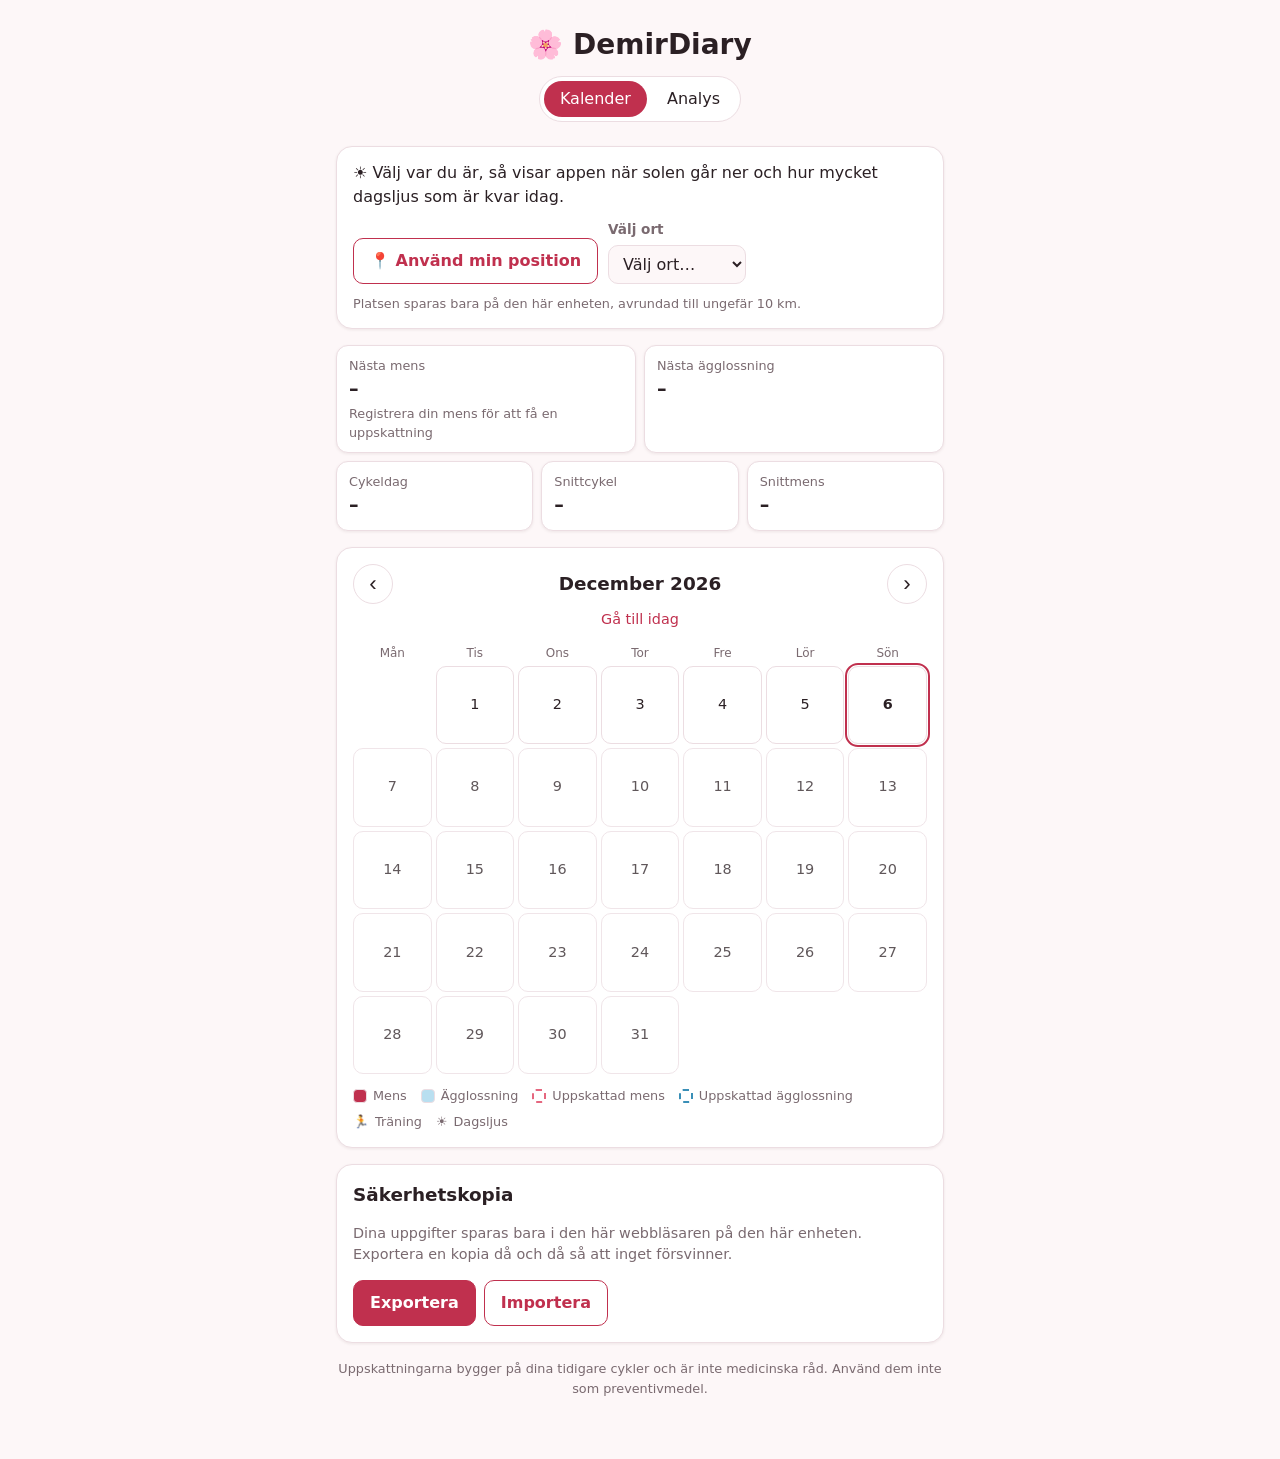
==== index.html @ 9aba346d "Move the soft streaks from the calendar page to the analysis page The streak code moves out of today" ====
<!doctype html>
<html lang="sv">
<head>
  <meta charset="utf-8">
  <meta name="viewport" content="width=device-width, initial-scale=1">
  <meta name="theme-color" content="#c0304e">
  <title>DemirDiary</title>
  <meta name="description" content="Personlig dagbok för menscykel, ägglossning och mående.">
  <link rel="manifest" href="manifest.webmanifest">
  <link rel="icon" href="icons/icon.svg" type="image/svg+xml">
  <link rel="apple-touch-icon" href="icons/apple-touch-icon.png">
  <meta name="apple-mobile-web-app-capable" content="yes">
  <meta name="mobile-web-app-capable" content="yes">
  <meta name="apple-mobile-web-app-title" content="DemirDiary">
  <meta name="apple-mobile-web-app-status-bar-style" content="default">
  <link rel="stylesheet" href="style.css?v=13">
</head>
<body>
  <header class="app-header">
    <h1>🌸 DemirDiary</h1>
    <nav class="app-nav" aria-label="Sidor">
      <a href="./" aria-current="page">Kalender</a>
      <a href="analys.html">Analys</a>
    </nav>
  </header>

  <main>
    <section class="today-panel" aria-label="Idag">
      <div class="sun-card" id="sun-card" hidden>
        <div class="sun-top">
          <span class="sun-icon" id="sun-icon" aria-hidden="true">☀️</span>
          <div>
            <p class="sun-main" id="sun-main"></p>
            <p class="sun-sub" id="sun-sub"></p>
          </div>
        </div>
        <div class="sun-bar" id="sun-bar" role="img">
          <div class="sun-bar-track"><span class="sun-bar-fill" id="sun-bar-fill"></span></div>
          <div class="sun-bar-labels"><span id="sun-bar-start"></span><span id="sun-bar-end"></span></div>
        </div>
        <p class="sun-logged" id="sun-logged" hidden></p>
        <p class="sun-place"><span id="sun-place"></span> <button type="button" class="link-btn inline" id="sun-change">Byt plats</button></p>
      </div>

      <div class="sun-setup" id="sun-setup" hidden>
        <p class="sun-setup-intro" id="sun-setup-intro">☀️ Välj var du är, så visar appen när solen går ner och hur mycket dagsljus som är kvar idag.</p>
        <div class="sun-setup-row">
          <button type="button" class="btn btn-secondary" id="sun-geo">📍 Använd min position</button>
          <label class="field">
            <span>Välj ort</span>
            <select id="sun-city"><option value="">Välj ort…</option></select>
          </label>
        </div>
        <p class="field-hint">Platsen sparas bara på den här enheten, avrundad till ungefär 10 km.</p>
      </div>

    </section>

    <section class="stats" aria-label="Översikt över cykeln">
      <div class="stat stat-wide">
        <span class="stat-label">Nästa mens</span>
        <span class="stat-value" id="stat-next">–</span>
        <span class="stat-sub" id="stat-next-sub"></span>
      </div>
      <div class="stat stat-wide">
        <span class="stat-label">Nästa ägglossning</span>
        <span class="stat-value" id="stat-ovulation">–</span>
        <span class="stat-sub" id="stat-ovulation-sub"></span>
      </div>
      <div class="stat">
        <span class="stat-label">Cykeldag</span>
        <span class="stat-value" id="stat-cycle-day">–</span>
      </div>
      <div class="stat">
        <span class="stat-label">Snittcykel</span>
        <span class="stat-value" id="stat-avg-cycle">–</span>
      </div>
      <div class="stat">
        <span class="stat-label">Snittmens</span>
        <span class="stat-value" id="stat-avg-period">–</span>
      </div>
    </section>

    <section class="calendar" aria-label="Kalender">
      <div class="calendar-nav">
        <button type="button" class="icon-btn" id="prev-month" aria-label="Föregående månad">‹</button>
        <h2 id="month-title"></h2>
        <button type="button" class="icon-btn" id="next-month" aria-label="Nästa månad">›</button>
      </div>
      <button type="button" class="link-btn" id="go-today">Gå till idag</button>

      <div class="weekdays" aria-hidden="true">
        <span>Mån</span><span>Tis</span><span>Ons</span><span>Tor</span><span>Fre</span><span>Lör</span><span>Sön</span>
      </div>
      <div class="days" id="days"></div>

      <ul class="legend">
        <li><span class="swatch mark-period"></span>Mens</li>
        <li><span class="swatch mark-ovulation"></span>Ägglossning</li>
        <li><span class="swatch predicted"></span>Uppskattad mens</li>
        <li><span class="swatch predicted-ovulation"></span>Uppskattad ägglossning</li>
        <li><span aria-hidden="true">🏃</span>Träning</li>
        <li><span aria-hidden="true">☀️</span>Dagsljus</li>
      </ul>
    </section>

    <section class="backup">
      <h2>Säkerhetskopia</h2>
      <p>Dina uppgifter sparas bara i den här webbläsaren på den här enheten. Exportera en kopia då och då så att inget försvinner.</p>
      <div class="backup-actions">
        <button type="button" class="btn" id="export-btn">Exportera</button>
        <label class="btn btn-secondary" for="import-file">Importera</label>
        <input type="file" id="import-file" accept="application/json,.json" hidden>
      </div>
    </section>

    <p class="disclaimer">Uppskattningarna bygger på dina tidigare cykler och är inte medicinska råd. Använd dem inte som preventivmedel.</p>
  </main>

  <dialog id="day-dialog" aria-labelledby="dialog-title">
    <form id="day-form" method="dialog">
      <h2 id="dialog-title"></h2>

      <fieldset>
        <legend>Markera dagen</legend>
        <div class="segmented" id="mark-options"></div>
      </fieldset>

      <fieldset>
        <legend>Sömn</legend>
        <p class="field-hint">Natten mot den här dagen</p>
        <div class="field-row">
          <label class="field">
            <span>Timmar</span>
            <input type="number" id="sleep" min="0" max="24" step="0.5" inputmode="decimal">
          </label>
          <label class="field">
            <span>Antal uppvaknanden</span>
            <input type="number" id="wakeups" min="0" max="50" step="1" inputmode="numeric">
          </label>
        </div>
      </fieldset>

      <fieldset>
        <legend>Aktiviteter</legend>
        <div class="field-row">
          <label class="field">
            <span>🏃 Träning (minuter)</span>
            <input type="number" id="exercise" min="0" max="1440" step="1" inputmode="numeric">
          </label>
          <label class="field">
            <span>☀️ Dagsljus (minuter)</span>
            <input type="number" id="daylight" min="0" max="1440" step="1" inputmode="numeric">
          </label>
        </div>
      </fieldset>

      <label class="field">
        <span>Anteckning</span>
        <textarea id="note" rows="3" maxlength="2000"></textarea>
      </label>

      <div class="dialog-actions">
        <button type="button" class="btn btn-danger" id="clear-day">Rensa dagen</button>
        <span class="spacer"></span>
        <button type="button" class="btn btn-secondary" id="cancel-day">Avbryt</button>
        <button type="submit" class="btn" id="save-day">Spara</button>
      </div>
    </form>
  </dialog>

  <div class="toast" id="toast" role="status" aria-live="polite"></div>

  <script src="common.js?v=13"></script>
  <script src="app.js?v=13"></script>
  <script src="sun.js?v=13"></script>
  <script src="today.js?v=13"></script>
</body>
</html>
---- style.css ----
:root {
  --bg: #fdf7f8;
  --surface: #ffffff;
  --text: #2b2024;
  --muted: #7a6a70;
  --border: #ecdde2;
  --accent: #c0304e;
  --accent-text: #ffffff;
  --danger: #b3261e;
  --period: #c0304e;
  --period-text: #ffffff;
  --ovulation: #b9dff0;
  --ovulation-text: #12384a;
  --predicted-ovulation: #3a8fb7;
  --predicted: #e5677f;
  --shadow: 0 1px 3px rgba(60, 20, 30, 0.08);
  /* Grafer */
  --act-exercise: #eb6834;
  --act-daylight: #1baf7a;
  --series-sleep: #2a78d6;
  --bar-neutral: #c9bcc1;
  --grid: #efe6e9;
  --axis: #d6c8cd;
  --band-period: rgba(192, 48, 78, 0.12);
  --band-ovulation: rgba(58, 143, 183, 0.16);
  color-scheme: light;
}

@media (prefers-color-scheme: dark) {
  :root {
    --bg: #1a1416;
    --surface: #251d20;
    --text: #f3e9ec;
    --muted: #b3a1a7;
    --border: #3a2e33;
    --accent: #f07a93;
    --accent-text: #1a1416;
    --danger: #f2827a;
    --period: #d9475f;
    --period-text: #ffffff;
    --ovulation: #2b5f78;
    --ovulation-text: #e6f6fd;
    --predicted-ovulation: #7cc4e4;
    --predicted: #f07a93;
    --shadow: none;
    --act-exercise: #d95926;
    --act-daylight: #199e70;
    --series-sleep: #3987e5;
    --bar-neutral: #5a4c52;
    --grid: #33292d;
    --axis: #4a3c42;
    --band-period: rgba(217, 71, 95, 0.22);
    --band-ovulation: rgba(124, 196, 228, 0.16);
    color-scheme: dark;
  }
}

* { box-sizing: border-box; }

body {
  margin: 0;
  background: var(--bg);
  color: var(--text);
  font-family: system-ui, -apple-system, "Segoe UI", Roboto, sans-serif;
  line-height: 1.5;
}

main {
  max-width: 640px;
  margin: 0 auto;
  padding: 0 16px 48px;
}

.app-header {
  text-align: center;
  padding: 24px 16px 8px;
}
.app-header h1 { margin: 0; font-size: 1.75rem; }
.subtitle { margin: 0; color: var(--muted); }

h2 { font-size: 1.15rem; margin: 0; }

/* Översikt */
.stats {
  display: grid;
  grid-template-columns: repeat(6, 1fr);
  gap: 8px;
  margin: 16px 0;
}
@media (min-width: 560px) {
}
.stat {
  background: var(--surface);
  border: 1px solid var(--border);
  border-radius: 12px;
  padding: 10px 12px;
  display: flex;
  flex-direction: column;
  box-shadow: var(--shadow);
}
.stat { grid-column: span 2; }
.stat.stat-wide { grid-column: span 3; }
.stat-label { font-size: 0.8rem; color: var(--muted); }
.stat-value { font-size: 1.2rem; font-weight: 600; }
.stat-sub { font-size: 0.8rem; color: var(--muted); }

/* Kalender */
.calendar, .backup {
  background: var(--surface);
  border: 1px solid var(--border);
  border-radius: 16px;
  padding: 16px;
  box-shadow: var(--shadow);
  margin-bottom: 16px;
}
.calendar-nav {
  display: flex;
  align-items: center;
  justify-content: space-between;
}
.calendar-nav h2::first-letter { text-transform: uppercase; }
.icon-btn {
  width: 40px; height: 40px;
  border-radius: 50%;
  border: 1px solid var(--border);
  background: transparent;
  color: var(--text);
  font-size: 1.4rem;
  cursor: pointer;
}
.icon-btn:hover { background: var(--bg); }
.link-btn {
  display: block;
  margin: 4px auto 8px;
  background: none;
  border: none;
  color: var(--accent);
  cursor: pointer;
  font: inherit;
  font-size: 0.9rem;
}

.weekdays, .days {
  display: grid;
  grid-template-columns: repeat(7, 1fr);
  gap: 4px;
}
.weekdays span {
  text-align: center;
  font-size: 0.75rem;
  color: var(--muted);
  padding: 4px 0;
}

.day {
  position: relative;
  aspect-ratio: 1;
  min-width: 0;
  border: 1px solid var(--border);
  border-radius: 10px;
  background: var(--surface);
  color: var(--text);
  font: inherit;
  cursor: pointer;
  display: flex;
  flex-direction: column;
  align-items: center;
  justify-content: center;
  padding: 2px;
  gap: 0;
}
.day:hover { border-color: var(--accent); }
.day.empty { visibility: hidden; }
.day .num { font-size: 0.9rem; font-weight: 500; line-height: 1.1; }
.day .acts { font-size: 0.75rem; line-height: 1; letter-spacing: -1px; margin-top: 2px; }
.day .dot {
  position: absolute;
  top: 4px; right: 4px;
  width: 6px; height: 6px;
  border-radius: 50%;
  background: var(--muted);
}
.day.future { opacity: 0.75; }
.day.today { outline: 2px solid var(--accent); outline-offset: 1px; }
.day.today .num { font-weight: 800; }

.mark-period { background: var(--period); color: var(--period-text); }
.mark-ovulation { background: var(--ovulation); color: var(--ovulation-text); }
.day.mark-period .dot { background: var(--period-text); }
.day.mark-ovulation .dot { background: var(--ovulation-text); }
.predicted { border: 2px dashed var(--predicted); }
.predicted-ovulation { border: 2px dashed var(--predicted-ovulation); }

.legend {
  list-style: none;
  padding: 0;
  margin: 12px 0 0;
  display: flex;
  flex-wrap: wrap;
  gap: 6px 14px;
  font-size: 0.8rem;
  color: var(--muted);
}
.legend li { display: flex; align-items: center; gap: 6px; }
.swatch {
  width: 14px; height: 14px;
  border-radius: 4px;
  border: 1px solid var(--border);
}
.swatch.predicted { border: 2px dashed var(--predicted); }
.swatch.predicted-ovulation { border: 2px dashed var(--predicted-ovulation); }

/* Knappar */
.btn {
  display: inline-flex;
  align-items: center;
  justify-content: center;
  padding: 10px 16px;
  border-radius: 10px;
  border: 1px solid var(--accent);
  background: var(--accent);
  color: var(--accent-text);
  font: inherit;
  font-weight: 600;
  cursor: pointer;
}
.btn-secondary { background: transparent; color: var(--accent); }
.btn-danger { background: transparent; color: var(--danger); border-color: transparent; padding-left: 4px; padding-right: 4px; }

.backup p { color: var(--muted); font-size: 0.9rem; }
.backup-actions { display: flex; gap: 8px; flex-wrap: wrap; }

.disclaimer { font-size: 0.8rem; color: var(--muted); text-align: center; }

/* Dialog */
dialog {
  width: min(480px, calc(100vw - 32px));
  max-height: calc(100vh - 32px);
  border: none;
  border-radius: 16px;
  padding: 0;
  background: var(--surface);
  color: var(--text);
}
dialog::backdrop { background: rgba(20, 8, 12, 0.5); }
dialog form { padding: 20px; display: flex; flex-direction: column; gap: 14px; }
dialog h2::first-letter { text-transform: uppercase; }

fieldset { border: none; padding: 0; margin: 0; }
legend, .field > span {
  font-size: 0.85rem;
  font-weight: 600;
  color: var(--muted);
  margin-bottom: 6px;
  display: block;
  padding: 0;
}

.segmented { display: flex; gap: 6px; flex-wrap: wrap; }
.segmented label {
  position: relative;
  cursor: pointer;
}
.segmented input {
  position: absolute;
  opacity: 0;
  pointer-events: none;
}
.segmented span {
  display: inline-block;
  padding: 6px 12px;
  border: 1px solid var(--border);
  border-radius: 999px;
  font-size: 0.9rem;
}
.segmented input:checked + span {
  background: var(--accent);
  border-color: var(--accent);
  color: var(--accent-text);
}
.segmented input:focus-visible + span {
  outline: 2px solid var(--accent);
  outline-offset: 2px;
}

.field input, .field textarea {
  width: 100%;
  padding: 8px 10px;
  border: 1px solid var(--border);
  border-radius: 10px;
  background: var(--bg);
  color: var(--text);
  font: inherit;
}
.field input { max-width: 120px; }
.field-hint { margin: -4px 0 6px; font-size: 0.8rem; color: var(--muted); }
.field-row { display: flex; gap: 12px; flex-wrap: wrap; }
.field-row .field > span { font-weight: 400; margin-bottom: 4px; }

.dialog-actions { display: flex; align-items: center; gap: 8px; }
.spacer { flex: 1; }

/* Toast */
.toast {
  position: fixed;
  left: 50%;
  bottom: 24px;
  transform: translateX(-50%) translateY(20px);
  background: var(--text);
  color: var(--bg);
  padding: 10px 16px;
  border-radius: 10px;
  font-size: 0.9rem;
  opacity: 0;
  pointer-events: none;
  transition: opacity 0.2s, transform 0.2s;
  max-width: calc(100vw - 32px);
}
.toast.show { opacity: 1; transform: translateX(-50%) translateY(0); }

/* ---------- Navigering ---------- */

.app-nav {
  display: inline-flex;
  gap: 4px;
  margin-top: 10px;
  padding: 4px;
  border: 1px solid var(--border);
  border-radius: 999px;
  background: var(--surface);
}
.app-nav a {
  padding: 6px 16px;
  border-radius: 999px;
  color: var(--text);
  text-decoration: none;
  font-weight: 500;
}
.app-nav a[aria-current="page"] {
  background: var(--accent);
  color: var(--accent-text);
}

/* ---------- Analys ---------- */

.range-filter {
  display: flex;
  gap: 6px;
  flex-wrap: wrap;
  margin: 16px 0 0;
}
.range-filter button {
  padding: 6px 12px;
  border: 1px solid var(--border);
  border-radius: 999px;
  background: var(--surface);
  color: var(--text);
  font: inherit;
  font-size: 0.9rem;
  cursor: pointer;
}
.range-filter button[aria-pressed="true"] {
  background: var(--accent);
  border-color: var(--accent);
  color: var(--accent-text);
}


.stats.stats-two .stat { grid-column: span 3; }

.chart-card {
  background: var(--surface);
  border: 1px solid var(--border);
  border-radius: 16px;
  padding: 16px 12px 8px;
  box-shadow: var(--shadow);
  margin-bottom: 12px;
}
.chart-card h2 { display: flex; align-items: center; gap: 8px; padding: 0 4px; }
.chart-sub { margin: 0 0 4px; padding: 0 4px; font-size: 0.85rem; color: var(--muted); }

.chart { position: relative; width: 100%; }
.chart-svg { display: block; width: 100%; height: auto; overflow: visible; touch-action: pan-y; }
.chart-svg:focus { outline: none; }
.chart-svg:focus-visible { outline: 2px solid var(--accent); outline-offset: 2px; border-radius: 6px; }

.chart-svg .grid { stroke: var(--grid); stroke-width: 1; }
.chart-svg .axis { stroke: var(--axis); stroke-width: 1; }
.chart-svg .tick { fill: var(--muted); font-size: 11px; font-variant-numeric: tabular-nums; }
.chart-svg .tick-y { text-anchor: end; dominant-baseline: middle; }
.chart-svg .tick-x { text-anchor: middle; }
.chart-svg .tick-y-right { text-anchor: start; dominant-baseline: middle; }
.chart-svg .axis-title { fill: var(--muted); font-size: 11px; font-weight: 600; }
.chart-svg .axis-title-right { text-anchor: end; }
.chart-svg .act-exercise { fill: var(--act-exercise); }
.chart-svg .act-daylight { fill: var(--act-daylight); }
.chart-svg .bar-unknown { fill: var(--bar-neutral); }
.chart-svg .line { fill: none; stroke-width: 2; stroke-linejoin: round; stroke-linecap: round; }
.chart-svg .line.series-sleep { stroke: var(--series-sleep); }
.chart-svg .dot { stroke: var(--surface); stroke-width: 2; }
.chart-svg .dot.series-sleep { fill: var(--series-sleep); }
.chart-svg .empty-label { fill: var(--muted); font-size: 13px; text-anchor: middle; dominant-baseline: middle; }
.chart-svg .band-period { fill: var(--band-period); }
.chart-svg .band-ovulation { fill: var(--band-ovulation); }
.chart-svg .crosshair { stroke: var(--muted); stroke-width: 1; }
.chart-svg .hit { fill: transparent; cursor: crosshair; }

.line-key { display: inline-block; width: 14px; height: 2px; border-radius: 1px; flex: none; }
.line-key.series-sleep { background: var(--series-sleep); }
.line-key.no-key { background: transparent; }
.rect-key { display: inline-block; width: 10px; height: 10px; border-radius: 3px; flex: none; }
.rect-key.act-exercise { background: var(--act-exercise); }
.rect-key.act-daylight { background: var(--act-daylight); }
.chart-card h2 .swatch { border-color: transparent; }

.tooltip {
  position: absolute;
  top: 4px;
  left: 0;
  min-width: 140px;
  padding: 8px 10px;
  background: var(--surface);
  color: var(--text);
  border: 1px solid var(--border);
  border-radius: 10px;
  box-shadow: 0 4px 12px rgba(30, 10, 15, 0.15);
  font-size: 0.85rem;
  pointer-events: none;
  opacity: 0;
  transition: opacity 0.1s;
  z-index: 2;
}
.tooltip.show { opacity: 1; }
.tooltip-date { color: var(--muted); font-size: 0.8rem; margin-bottom: 4px; }
.tooltip-row { display: flex; align-items: center; gap: 6px; white-space: nowrap; }
.tooltip-row strong { font-weight: 700; }
.tooltip-row span:last-child { color: var(--muted); }
.tooltip-mark { margin-top: 4px; font-size: 0.8rem; color: var(--muted); }

.chart-legend { margin: 0 0 16px; padding: 0 4px; }
.swatch.band-period { background: var(--band-period); border-color: transparent; }
.swatch.band-ovulation { background: var(--band-ovulation); border-color: transparent; }
.swatch.act-exercise { background: var(--act-exercise); border-color: transparent; }
.swatch.act-daylight { background: var(--act-daylight); border-color: transparent; }
.chart-key { margin: 4px 0 8px; padding: 0 4px; }
.chart-key .line-key { margin: 6px 0; }


.table-view {
  background: var(--surface);
  border: 1px solid var(--border);
  border-radius: 16px;
  padding: 12px 16px;
  box-shadow: var(--shadow);
}
.table-view summary { cursor: pointer; font-weight: 600; color: var(--accent); }
.table-scroll { overflow-x: auto; margin-top: 8px; }
.table-view table { width: 100%; border-collapse: collapse; font-size: 0.85rem; }
.table-view th, .table-view td { text-align: left; padding: 6px 8px; border-bottom: 1px solid var(--grid); white-space: nowrap; }
.table-view thead th { color: var(--muted); font-weight: 600; }
.table-view tbody th { font-weight: 500; }
.table-view td:nth-child(2), .table-view td:nth-child(3) { font-variant-numeric: tabular-nums; }
.table-empty { color: var(--muted); font-size: 0.9rem; }


/* ---------- Idag: dagsljus och serier ---------- */

.today-panel { margin: 16px 0; display: flex; flex-direction: column; gap: 8px; }

.sun-card, .sun-setup {
  background: var(--surface);
  border: 1px solid var(--border);
  border-radius: 16px;
  padding: 14px 16px;
  box-shadow: var(--shadow);
}
.sun-top { display: flex; gap: 12px; align-items: flex-start; }
.sun-icon { font-size: 1.8rem; line-height: 1.2; }
.sun-main { margin: 0; font-weight: 700; font-size: 1.05rem; }
.sun-sub { margin: 2px 0 0; color: var(--text); }
.sun-bar { margin-top: 12px; }
.sun-bar-track {
  position: relative;
  height: 8px;
  border-radius: 999px;
  background: var(--grid);
  overflow: hidden;
}
.sun-bar-fill { display: block; height: 100%; border-radius: 999px; background: var(--act-daylight); }
.sun-bar-labels { display: flex; justify-content: space-between; font-size: 0.75rem; color: var(--muted); margin-top: 4px; font-variant-numeric: tabular-nums; }
.sun-logged { margin: 8px 0 0; font-size: 0.9rem; }
.sun-place { margin: 8px 0 0; font-size: 0.8rem; color: var(--muted); }
.link-btn.inline { display: inline; margin: 0; padding: 0; font-size: inherit; }

.sun-setup-intro { margin: 0 0 10px; }
.sun-setup-row { display: flex; flex-wrap: wrap; gap: 10px; align-items: flex-end; }
.sun-setup select {
  padding: 8px 10px;
  border: 1px solid var(--border);
  border-radius: 10px;
  background: var(--bg);
  color: var(--text);
  font: inherit;
}
.sun-setup .field-hint { margin: 10px 0 0; }

.streaks { display: grid; grid-template-columns: 1fr 1fr; gap: 8px; }
.streak {
  background: var(--surface);
  border: 1px solid var(--border);
  border-radius: 12px;
  padding: 10px 12px;
  display: flex;
  flex-direction: column;
  box-shadow: var(--shadow);
}
.streak.at-risk { border-color: var(--accent); }
.streak-dots { display: flex; gap: 4px; margin-top: 8px; }
.streak-dot {
  width: 12px;
  height: 12px;
  border-radius: 50%;
  background: var(--grid);
}
.streak-dot.act-exercise { background: var(--act-exercise); }
.streak-dot.act-daylight { background: var(--act-daylight); }
.streak-dot.today:not(.done) { background: transparent; box-shadow: inset 0 0 0 2px var(--axis); }
.streak-note { margin: 0; font-size: 0.8rem; color: var(--muted); }
.streak-section { margin: 16px 0 8px; display: flex; flex-direction: column; gap: 8px; }
.streak-section h2 { padding: 0 4px; }
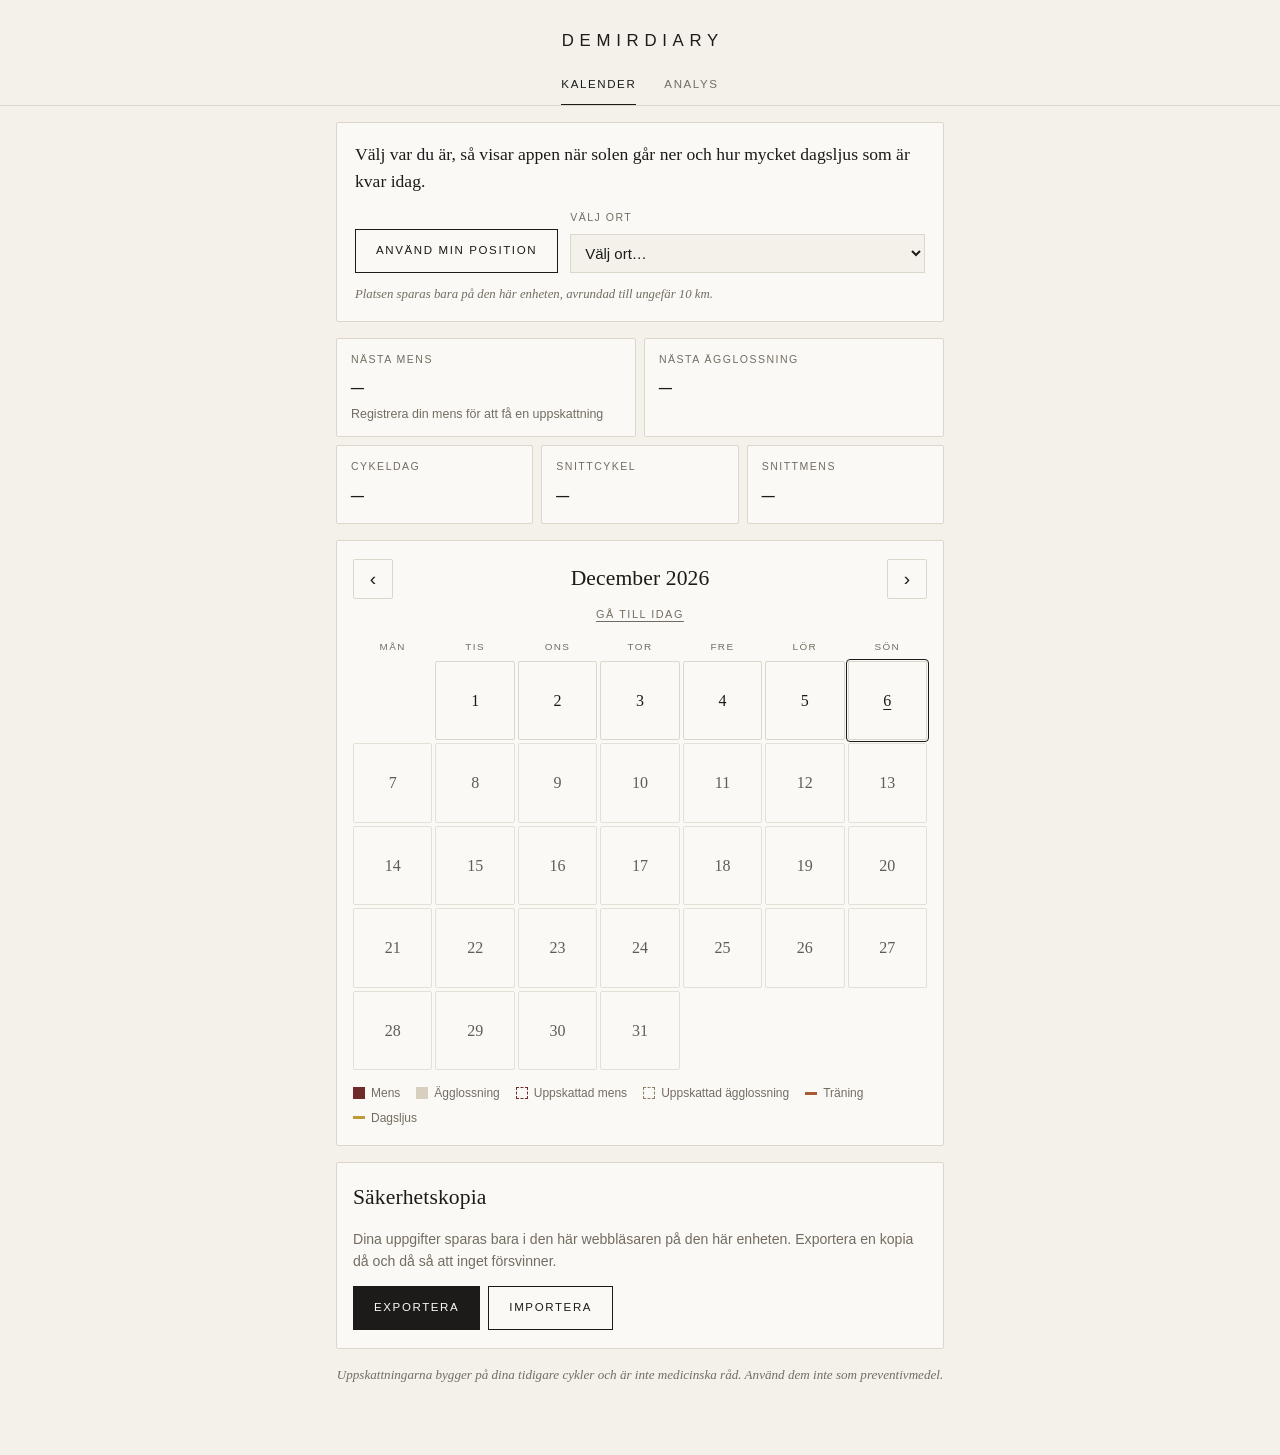
==== commit 23b149c5: "Restyle the app with a calm Scandinavian, editorial look Ivory and near-black palette, hairline bord" ====
--- a/index.html
+++ b/index.html
@@ -3,7 +3,8 @@
 <head>
   <meta charset="utf-8">
   <meta name="viewport" content="width=device-width, initial-scale=1">
-  <meta name="theme-color" content="#c0304e">
+  <meta name="theme-color" content="#f4f1eb" media="(prefers-color-scheme: light)">
+  <meta name="theme-color" content="#151412" media="(prefers-color-scheme: dark)">
   <title>DemirDiary</title>
   <meta name="description" content="Personlig dagbok för menscykel, ägglossning och mående.">
   <link rel="manifest" href="manifest.webmanifest">
@@ -13,11 +14,11 @@
   <meta name="mobile-web-app-capable" content="yes">
   <meta name="apple-mobile-web-app-title" content="DemirDiary">
   <meta name="apple-mobile-web-app-status-bar-style" content="default">
-  <link rel="stylesheet" href="style.css?v=13">
+  <link rel="stylesheet" href="style.css?v=14">
 </head>
 <body>
   <header class="app-header">
-    <h1>🌸 DemirDiary</h1>
+    <h1>DemirDiary</h1>
     <nav class="app-nav" aria-label="Sidor">
       <a href="./" aria-current="page">Kalender</a>
       <a href="analys.html">Analys</a>
@@ -27,13 +28,9 @@
   <main>
     <section class="today-panel" aria-label="Idag">
       <div class="sun-card" id="sun-card" hidden>
-        <div class="sun-top">
-          <span class="sun-icon" id="sun-icon" aria-hidden="true">☀️</span>
-          <div>
-            <p class="sun-main" id="sun-main"></p>
-            <p class="sun-sub" id="sun-sub"></p>
-          </div>
-        </div>
+        <p class="sun-label" id="sun-label"></p>
+        <p class="sun-main" id="sun-main"></p>
+        <p class="sun-sub" id="sun-sub"></p>
         <div class="sun-bar" id="sun-bar" role="img">
           <div class="sun-bar-track"><span class="sun-bar-fill" id="sun-bar-fill"></span></div>
           <div class="sun-bar-labels"><span id="sun-bar-start"></span><span id="sun-bar-end"></span></div>
@@ -43,9 +40,9 @@
       </div>
 
       <div class="sun-setup" id="sun-setup" hidden>
-        <p class="sun-setup-intro" id="sun-setup-intro">☀️ Välj var du är, så visar appen när solen går ner och hur mycket dagsljus som är kvar idag.</p>
+        <p class="sun-setup-intro" id="sun-setup-intro">Välj var du är, så visar appen när solen går ner och hur mycket dagsljus som är kvar idag.</p>
         <div class="sun-setup-row">
-          <button type="button" class="btn btn-secondary" id="sun-geo">📍 Använd min position</button>
+          <button type="button" class="btn btn-secondary" id="sun-geo">Använd min position</button>
           <label class="field">
             <span>Välj ort</span>
             <select id="sun-city"><option value="">Välj ort…</option></select>
@@ -99,8 +96,8 @@
         <li><span class="swatch mark-ovulation"></span>Ägglossning</li>
         <li><span class="swatch predicted"></span>Uppskattad mens</li>
         <li><span class="swatch predicted-ovulation"></span>Uppskattad ägglossning</li>
-        <li><span aria-hidden="true">🏃</span>Träning</li>
-        <li><span aria-hidden="true">☀️</span>Dagsljus</li>
+        <li><span class="swatch act-exercise"></span>Träning</li>
+        <li><span class="swatch act-daylight"></span>Dagsljus</li>
       </ul>
     </section>
 
@@ -145,11 +142,11 @@
         <legend>Aktiviteter</legend>
         <div class="field-row">
           <label class="field">
-            <span>🏃 Träning (minuter)</span>
+            <span>Träning (minuter)</span>
             <input type="number" id="exercise" min="0" max="1440" step="1" inputmode="numeric">
           </label>
           <label class="field">
-            <span>☀️ Dagsljus (minuter)</span>
+            <span>Dagsljus (minuter)</span>
             <input type="number" id="daylight" min="0" max="1440" step="1" inputmode="numeric">
           </label>
         </div>
@@ -171,9 +168,9 @@
 
   <div class="toast" id="toast" role="status" aria-live="polite"></div>
 
-  <script src="common.js?v=13"></script>
-  <script src="app.js?v=13"></script>
-  <script src="sun.js?v=13"></script>
-  <script src="today.js?v=13"></script>
+  <script src="common.js?v=14"></script>
+  <script src="app.js?v=14"></script>
+  <script src="sun.js?v=14"></script>
+  <script src="today.js?v=14"></script>
 </body>
 </html>
--- a/style.css
+++ b/style.css
@@ -1,56 +1,62 @@
+/* DemirDiary – stilren skandinavisk stil: naturfärger, hårfina linjer, raka hörn,
+   seriffer för rubriker och siffror och små versaler för etiketter. */
+
 :root {
-  --bg: #fdf7f8;
-  --surface: #ffffff;
-  --text: #2b2024;
-  --muted: #7a6a70;
-  --border: #ecdde2;
-  --accent: #c0304e;
-  --accent-text: #ffffff;
-  --danger: #b3261e;
-  --period: #c0304e;
-  --period-text: #ffffff;
-  --ovulation: #b9dff0;
-  --ovulation-text: #12384a;
-  --predicted-ovulation: #3a8fb7;
-  --predicted: #e5677f;
-  --shadow: 0 1px 3px rgba(60, 20, 30, 0.08);
-  /* Grafer */
-  --act-exercise: #eb6834;
-  --act-daylight: #1baf7a;
-  --series-sleep: #2a78d6;
-  --bar-neutral: #c9bcc1;
-  --grid: #efe6e9;
-  --axis: #d6c8cd;
-  --band-period: rgba(192, 48, 78, 0.12);
-  --band-ovulation: rgba(58, 143, 183, 0.16);
+  --bg: #f4f1eb;
+  --surface: #fbf9f5;
+  --text: #1c1b19;
+  --muted: #736c62;
+  --border: #ddd6ca;
+  --accent: #1c1b19;
+  --accent-text: #fbf9f5;
+  --danger: #8a2f2a;
+  --period: #6e2b2a;
+  --period-text: #f4f1eb;
+  --ovulation: #d9cfbf;
+  --ovulation-text: #1c1b19;
+  --predicted: #6e2b2a;
+  --predicted-ovulation: #8c7e66;
+  /* Grafer (kontrollerade för färgblindhet) */
+  --series-sleep: #3462a0;
+  --act-exercise: #a85a32;
+  --act-daylight: #c09a3a;
+  --bar-neutral: #cfc6b8;
+  --grid: #e8e2d8;
+  --axis: #c9c0b2;
+  --band-period: rgba(110, 43, 42, 0.09);
+  --band-ovulation: rgba(140, 126, 102, 0.16);
+
+  --serif: "Iowan Old Style", "Palatino Linotype", Palatino, "Book Antiqua", Georgia, serif;
+  --sans: "Helvetica Neue", Helvetica, Arial, system-ui, sans-serif;
+  --radius: 2px;
+  --tracking: 0.14em;
   color-scheme: light;
 }
 
 @media (prefers-color-scheme: dark) {
   :root {
-    --bg: #1a1416;
-    --surface: #251d20;
-    --text: #f3e9ec;
-    --muted: #b3a1a7;
-    --border: #3a2e33;
-    --accent: #f07a93;
-    --accent-text: #1a1416;
-    --danger: #f2827a;
-    --period: #d9475f;
-    --period-text: #ffffff;
-    --ovulation: #2b5f78;
-    --ovulation-text: #e6f6fd;
-    --predicted-ovulation: #7cc4e4;
-    --predicted: #f07a93;
-    --shadow: none;
-    --act-exercise: #d95926;
-    --act-daylight: #199e70;
-    --series-sleep: #3987e5;
-    --bar-neutral: #5a4c52;
-    --grid: #33292d;
-    --axis: #4a3c42;
-    --band-period: rgba(217, 71, 95, 0.22);
-    --band-ovulation: rgba(124, 196, 228, 0.16);
+    --bg: #151412;
+    --surface: #1e1b18;
+    --text: #ede8df;
+    --muted: #a39b8f;
+    --border: #36312b;
+    --accent: #ede8df;
+    --accent-text: #151412;
+    --danger: #d98a7f;
+    --period: #8f3d38;
+    --period-text: #ede8df;
+    --ovulation: #4a4337;
+    --ovulation-text: #ede8df;
+    --predicted: #c27a6f;
+    --predicted-ovulation: #a8997c;
+    --series-sleep: #5a86cc;
+    --act-exercise: #b84a3e;
+    --act-daylight: #b08a2e;
+    --bar-neutral: #4a443c;
+    --grid: #2a2622;
+    --axis: #3d3731;
+    --band-period: rgba(180, 80, 70, 0.18);
+    --band-ovulation: rgba(168, 153, 124, 0.14);
     color-scheme: dark;
   }
 }
@@ -61,56 +67,106 @@
   margin: 0;
   background: var(--bg);
   color: var(--text);
-  font-family: system-ui, -apple-system, "Segoe UI", Roboto, sans-serif;
-  line-height: 1.5;
+  font-family: var(--sans);
+  font-size: 15px;
+  line-height: 1.55;
+  -webkit-font-smoothing: antialiased;
 }
 
 main {
   max-width: 640px;
   margin: 0 auto;
-  padding: 0 16px 48px;
-}
+  padding: 0 16px 56px;
+}
+
+/* ---------- Sidhuvud och navigering ---------- */
 
 .app-header {
   text-align: center;
-  padding: 24px 16px 8px;
-}
-.app-header h1 { margin: 0; font-size: 1.75rem; }
+  padding: 28px 16px 0;
+  border-bottom: 1px solid var(--border);
+  margin-bottom: 8px;
+}
+.app-header h1 {
+  margin: 0;
+  font-family: var(--sans);
+  font-size: 1.05rem;
+  font-weight: 500;
+  letter-spacing: 0.34em;
+  text-transform: uppercase;
+  padding-left: 0.34em; /* väger upp luften efter sista bokstaven */
+}
 .subtitle { margin: 0; color: var(--muted); }
 
-h2 { font-size: 1.15rem; margin: 0; }
-
-/* Översikt */
+.app-nav {
+  display: flex;
+  justify-content: center;
+  gap: 28px;
+  margin-top: 14px;
+}
+.app-nav a {
+  padding: 8px 0 10px;
+  color: var(--muted);
+  text-decoration: none;
+  font-size: 0.72rem;
+  letter-spacing: var(--tracking);
+  text-transform: uppercase;
+  border-bottom: 1px solid transparent;
+}
+.app-nav a[aria-current="page"] {
+  color: var(--text);
+  border-bottom-color: var(--text);
+}
+
+h2 {
+  font-family: var(--serif);
+  font-size: 1.35rem;
+  font-weight: 400;
+  margin: 0;
+  letter-spacing: 0.005em;
+}
+
+/* ---------- Kort och översikt ---------- */
+
 .stats {
   display: grid;
   grid-template-columns: repeat(6, 1fr);
   gap: 8px;
   margin: 16px 0;
 }
-@media (min-width: 560px) {
-}
 .stat {
   background: var(--surface);
   border: 1px solid var(--border);
-  border-radius: 12px;
-  padding: 10px 12px;
+  border-radius: var(--radius);
+  padding: 12px 14px;
   display: flex;
   flex-direction: column;
-  box-shadow: var(--shadow);
-}
-.stat { grid-column: span 2; }
+  grid-column: span 2;
+}
 .stat.stat-wide { grid-column: span 3; }
-.stat-label { font-size: 0.8rem; color: var(--muted); }
-.stat-value { font-size: 1.2rem; font-weight: 600; }
-.stat-sub { font-size: 0.8rem; color: var(--muted); }
-
-/* Kalender */
+.stats.stats-two .stat { grid-column: span 3; }
+.stat-label {
+  font-size: 0.66rem;
+  color: var(--muted);
+  letter-spacing: var(--tracking);
+  text-transform: uppercase;
+}
+.stat-value {
+  font-family: var(--serif);
+  font-size: 1.6rem;
+  font-weight: 400;
+  line-height: 1.25;
+  margin-top: 4px;
+}
+.stat-sub { font-size: 0.78rem; color: var(--muted); margin-top: 2px; }
+
+/* ---------- Kalender ---------- */
+
 .calendar, .backup {
   background: var(--surface);
   border: 1px solid var(--border);
-  border-radius: 16px;
-  padding: 16px;
-  box-shadow: var(--shadow);
+  border-radius: var(--radius);
+  padding: 18px 16px;
   margin-bottom: 16px;
 }
 .calendar-nav {
@@ -121,35 +177,42 @@
 .calendar-nav h2::first-letter { text-transform: uppercase; }
 .icon-btn {
   width: 40px; height: 40px;
-  border-radius: 50%;
+  border-radius: var(--radius);
   border: 1px solid var(--border);
   background: transparent;
   color: var(--text);
-  font-size: 1.4rem;
+  font-size: 1.2rem;
   cursor: pointer;
 }
-.icon-btn:hover { background: var(--bg); }
+.icon-btn:hover { border-color: var(--text); }
 .link-btn {
   display: block;
-  margin: 4px auto 8px;
+  margin: 6px auto 12px;
   background: none;
   border: none;
-  color: var(--accent);
+  color: var(--muted);
   cursor: pointer;
   font: inherit;
-  font-size: 0.9rem;
-}
+  font-size: 0.68rem;
+  letter-spacing: var(--tracking);
+  text-transform: uppercase;
+  text-decoration: underline;
+  text-underline-offset: 3px;
+}
+.link-btn:hover { color: var(--text); }
 
 .weekdays, .days {
   display: grid;
   grid-template-columns: repeat(7, 1fr);
-  gap: 4px;
+  gap: 3px;
 }
 .weekdays span {
   text-align: center;
-  font-size: 0.75rem;
-  color: var(--muted);
-  padding: 4px 0;
+  font-size: 0.62rem;
+  color: var(--muted);
+  letter-spacing: var(--tracking);
+  text-transform: uppercase;
+  padding: 4px 0 6px;
 }
 
 .day {
@@ -157,7 +220,7 @@
   aspect-ratio: 1;
   min-width: 0;
   border: 1px solid var(--border);
-  border-radius: 10px;
+  border-radius: var(--radius);
   background: var(--surface);
   color: var(--text);
   font: inherit;
@@ -169,138 +232,160 @@
   padding: 2px;
   gap: 0;
 }
-.day:hover { border-color: var(--accent); }
+.day:hover { border-color: var(--text); }
 .day.empty { visibility: hidden; }
-.day .num { font-size: 0.9rem; font-weight: 500; line-height: 1.1; }
-.day .acts { font-size: 0.75rem; line-height: 1; letter-spacing: -1px; margin-top: 2px; }
+.day .num { font-family: var(--serif); font-size: 1rem; line-height: 1.1; }
+.day .acts { display: flex; gap: 3px; margin-top: 4px; min-height: 4px; }
+.day .act-mark { width: 10px; height: 3px; }
+.day .act-mark.act-exercise { background: var(--act-exercise); }
+.day .act-mark.act-daylight { background: var(--act-daylight); }
 .day .dot {
   position: absolute;
   top: 4px; right: 4px;
-  width: 6px; height: 6px;
+  width: 4px; height: 4px;
   border-radius: 50%;
   background: var(--muted);
 }
-.day.future { opacity: 0.75; }
-.day.today { outline: 2px solid var(--accent); outline-offset: 1px; }
-.day.today .num { font-weight: 800; }
-
-.mark-period { background: var(--period); color: var(--period-text); }
-.mark-ovulation { background: var(--ovulation); color: var(--ovulation-text); }
+.day.future { opacity: 0.7; }
+.day.today { outline: 1px solid var(--text); outline-offset: 1px; }
+.day.today .num { text-decoration: underline; text-underline-offset: 3px; text-decoration-thickness: 1px; }
+
+.mark-period { background: var(--period); color: var(--period-text); border-color: var(--period); }
+.mark-ovulation { background: var(--ovulation); color: var(--ovulation-text); border-color: var(--ovulation); }
 .day.mark-period .dot { background: var(--period-text); }
 .day.mark-ovulation .dot { background: var(--ovulation-text); }
-.predicted { border: 2px dashed var(--predicted); }
-.predicted-ovulation { border: 2px dashed var(--predicted-ovulation); }
+.predicted { border: 1px dashed var(--predicted); }
+.predicted-ovulation { border: 1px dashed var(--predicted-ovulation); }
 
 .legend {
   list-style: none;
   padding: 0;
-  margin: 12px 0 0;
+  margin: 14px 0 0;
   display: flex;
   flex-wrap: wrap;
-  gap: 6px 14px;
-  font-size: 0.8rem;
+  gap: 6px 16px;
+  font-size: 0.75rem;
   color: var(--muted);
 }
 .legend li { display: flex; align-items: center; gap: 6px; }
 .swatch {
-  width: 14px; height: 14px;
-  border-radius: 4px;
-  border: 1px solid var(--border);
-}
-.swatch.predicted { border: 2px dashed var(--predicted); }
-.swatch.predicted-ovulation { border: 2px dashed var(--predicted-ovulation); }
-
-/* Knappar */
+  width: 12px; height: 12px;
+  border-radius: 0;
+  border: 1px solid var(--border);
+}
+.swatch.mark-period { background: var(--period); border-color: var(--period); }
+.swatch.mark-ovulation { background: var(--ovulation); border-color: var(--ovulation); }
+.swatch.predicted { border: 1px dashed var(--predicted); }
+.swatch.predicted-ovulation { border: 1px dashed var(--predicted-ovulation); }
+.swatch.act-exercise, .swatch.act-daylight { height: 3px; width: 12px; }
+
+/* ---------- Knappar ---------- */
+
 .btn {
   display: inline-flex;
   align-items: center;
   justify-content: center;
-  padding: 10px 16px;
-  border-radius: 10px;
+  padding: 12px 20px;
+  border-radius: 0;
   border: 1px solid var(--accent);
   background: var(--accent);
   color: var(--accent-text);
   font: inherit;
-  font-weight: 600;
+  font-size: 0.72rem;
+  font-weight: 500;
+  letter-spacing: var(--tracking);
+  text-transform: uppercase;
   cursor: pointer;
 }
 .btn-secondary { background: transparent; color: var(--accent); }
-.btn-danger { background: transparent; color: var(--danger); border-color: transparent; padding-left: 4px; padding-right: 4px; }
-
-.backup p { color: var(--muted); font-size: 0.9rem; }
+.btn-danger {
+  background: transparent;
+  color: var(--danger);
+  border-color: transparent;
+  padding-left: 0;
+  padding-right: 0;
+  text-decoration: underline;
+  text-underline-offset: 3px;
+  white-space: nowrap;
+}
+
+.backup p { color: var(--muted); font-size: 0.88rem; }
 .backup-actions { display: flex; gap: 8px; flex-wrap: wrap; }
 
-.disclaimer { font-size: 0.8rem; color: var(--muted); text-align: center; }
-
-/* Dialog */
+.disclaimer {
+  font-family: var(--serif);
+  font-style: italic;
+  font-size: 0.82rem;
+  color: var(--muted);
+  text-align: center;
+}
+
+/* ---------- Dagsformulär ---------- */
+
 dialog {
   width: min(480px, calc(100vw - 32px));
   max-height: calc(100vh - 32px);
-  border: none;
-  border-radius: 16px;
+  border: 1px solid var(--border);
+  border-radius: var(--radius);
   padding: 0;
   background: var(--surface);
   color: var(--text);
 }
-dialog::backdrop { background: rgba(20, 8, 12, 0.5); }
-dialog form { padding: 20px; display: flex; flex-direction: column; gap: 14px; }
+dialog::backdrop { background: rgba(28, 27, 25, 0.45); }
+dialog form { padding: 24px 22px; display: flex; flex-direction: column; gap: 18px; }
+dialog h2 { font-size: 1.5rem; }
 dialog h2::first-letter { text-transform: uppercase; }
 
 fieldset { border: none; padding: 0; margin: 0; }
 legend, .field > span {
-  font-size: 0.85rem;
-  font-weight: 600;
-  color: var(--muted);
-  margin-bottom: 6px;
+  font-size: 0.66rem;
+  font-weight: 500;
+  color: var(--muted);
+  letter-spacing: var(--tracking);
+  text-transform: uppercase;
+  margin-bottom: 8px;
   display: block;
   padding: 0;
 }
 
-.segmented { display: flex; gap: 6px; flex-wrap: wrap; }
-.segmented label {
-  position: relative;
-  cursor: pointer;
-}
-.segmented input {
-  position: absolute;
-  opacity: 0;
-  pointer-events: none;
-}
+.segmented { display: flex; flex-wrap: wrap; }
+.segmented label { position: relative; cursor: pointer; margin: 0 -1px -1px 0; }
+.segmented input { position: absolute; opacity: 0; pointer-events: none; }
 .segmented span {
   display: inline-block;
-  padding: 6px 12px;
-  border: 1px solid var(--border);
-  border-radius: 999px;
-  font-size: 0.9rem;
+  padding: 9px 16px;
+  border: 1px solid var(--border);
+  font-size: 0.85rem;
+  background: var(--surface);
 }
 .segmented input:checked + span {
   background: var(--accent);
   border-color: var(--accent);
   color: var(--accent-text);
-}
-.segmented input:focus-visible + span {
-  outline: 2px solid var(--accent);
-  outline-offset: 2px;
-}
-
-.field input, .field textarea {
+  position: relative;
+}
+.segmented input:focus-visible + span { outline: 2px solid var(--accent); outline-offset: 2px; }
+
+.field input, .field textarea, .sun-setup select {
   width: 100%;
-  padding: 8px 10px;
-  border: 1px solid var(--border);
-  border-radius: 10px;
+  padding: 9px 10px;
+  border: 1px solid var(--border);
+  border-radius: 0;
   background: var(--bg);
   color: var(--text);
   font: inherit;
 }
-.field input { max-width: 120px; }
-.field-hint { margin: -4px 0 6px; font-size: 0.8rem; color: var(--muted); }
-.field-row { display: flex; gap: 12px; flex-wrap: wrap; }
-.field-row .field > span { font-weight: 400; margin-bottom: 4px; }
-
-.dialog-actions { display: flex; align-items: center; gap: 8px; }
+.field input:focus, .field textarea:focus, .sun-setup select:focus { outline: none; border-color: var(--text); }
+.field input { max-width: 130px; }
+.field-hint { margin: -4px 0 8px; font-size: 0.8rem; color: var(--muted); font-family: var(--serif); font-style: italic; }
+.field-row { display: flex; gap: 14px; flex-wrap: wrap; }
+.field-row .field > span { letter-spacing: 0.06em; text-transform: none; font-size: 0.78rem; margin-bottom: 4px; }
+
+.dialog-actions { display: flex; align-items: center; gap: 8px; padding-top: 4px; border-top: 1px solid var(--border); padding-top: 16px; }
 .spacer { flex: 1; }
 
-/* Toast */
+/* ---------- Toast ---------- */
+
 .toast {
   position: fixed;
   left: 50%;
@@ -308,9 +393,11 @@
   transform: translateX(-50%) translateY(20px);
   background: var(--text);
   color: var(--bg);
-  padding: 10px 16px;
-  border-radius: 10px;
-  font-size: 0.9rem;
+  padding: 12px 18px;
+  border-radius: 0;
+  font-size: 0.72rem;
+  letter-spacing: var(--tracking);
+  text-transform: uppercase;
   opacity: 0;
   pointer-events: none;
   transition: opacity 0.2s, transform 0.2s;
@@ -318,97 +405,111 @@
 }
 .toast.show { opacity: 1; transform: translateX(-50%) translateY(0); }
 
-/* ---------- Navigering ---------- */
-
-.app-nav {
-  display: inline-flex;
-  gap: 4px;
-  margin-top: 10px;
-  padding: 4px;
-  border: 1px solid var(--border);
-  border-radius: 999px;
-  background: var(--surface);
-}
-.app-nav a {
-  padding: 6px 16px;
-  border-radius: 999px;
-  color: var(--text);
-  text-decoration: none;
-  font-weight: 500;
-}
-.app-nav a[aria-current="page"] {
-  background: var(--accent);
-  color: var(--accent-text);
-}
+/* ---------- Idag: dagsljus ---------- */
+
+.today-panel { margin: 16px 0; display: flex; flex-direction: column; gap: 8px; }
+
+.sun-card, .sun-setup {
+  background: var(--surface);
+  border: 1px solid var(--border);
+  border-radius: var(--radius);
+  padding: 18px 18px 16px;
+}
+.sun-label {
+  margin: 0 0 6px;
+  font-size: 0.66rem;
+  color: var(--muted);
+  letter-spacing: var(--tracking);
+  text-transform: uppercase;
+}
+.sun-main { margin: 0; font-family: var(--serif); font-weight: 400; font-size: 1.45rem; line-height: 1.25; }
+.sun-sub { margin: 6px 0 0; }
+.sun-bar { margin-top: 16px; }
+.sun-bar-track { position: relative; height: 2px; background: var(--grid); }
+.sun-bar-fill { display: block; height: 100%; background: var(--act-daylight); }
+.sun-bar-labels {
+  display: flex;
+  justify-content: space-between;
+  font-size: 0.72rem;
+  color: var(--muted);
+  margin-top: 6px;
+  font-variant-numeric: tabular-nums;
+  letter-spacing: 0.04em;
+}
+.sun-logged { margin: 12px 0 0; font-family: var(--serif); font-style: italic; }
+.sun-place { margin: 12px 0 0; font-size: 0.75rem; color: var(--muted); }
+.link-btn.inline { display: inline; margin: 0 0 0 4px; padding: 0; font-size: 0.66rem; }
+
+.sun-setup-intro { margin: 0 0 14px; font-family: var(--serif); font-size: 1.1rem; }
+.sun-setup-row { display: flex; flex-wrap: wrap; gap: 12px; align-items: flex-end; }
+.sun-setup .field { flex: 1; min-width: 160px; }
+.sun-setup .field-hint { margin: 12px 0 0; }
 
 /* ---------- Analys ---------- */
 
-.range-filter {
-  display: flex;
-  gap: 6px;
-  flex-wrap: wrap;
-  margin: 16px 0 0;
-}
+.range-filter { display: flex; flex-wrap: wrap; margin: 16px 0 0; }
 .range-filter button {
-  padding: 6px 12px;
-  border: 1px solid var(--border);
-  border-radius: 999px;
+  flex: 1;
+  white-space: nowrap;
+  padding: 10px 4px;
+  margin: 0 -1px -1px 0;
+  border: 1px solid var(--border);
+  border-radius: 0;
   background: var(--surface);
   color: var(--text);
   font: inherit;
-  font-size: 0.9rem;
+  font-size: 0.66rem;
+  letter-spacing: 0.1em;
+  text-transform: uppercase;
   cursor: pointer;
 }
 .range-filter button[aria-pressed="true"] {
   background: var(--accent);
   border-color: var(--accent);
   color: var(--accent-text);
-}
-
-
-.stats.stats-two .stat { grid-column: span 3; }
+  position: relative;
+}
 
 .chart-card {
   background: var(--surface);
   border: 1px solid var(--border);
-  border-radius: 16px;
-  padding: 16px 12px 8px;
-  box-shadow: var(--shadow);
+  border-radius: var(--radius);
+  padding: 18px 14px 10px;
   margin-bottom: 12px;
 }
 .chart-card h2 { display: flex; align-items: center; gap: 8px; padding: 0 4px; }
-.chart-sub { margin: 0 0 4px; padding: 0 4px; font-size: 0.85rem; color: var(--muted); }
+.chart-sub { margin: 4px 0 6px; padding: 0 4px; font-size: 0.82rem; color: var(--muted); }
 
 .chart { position: relative; width: 100%; }
-.chart-svg { display: block; width: 100%; height: auto; overflow: visible; touch-action: pan-y; }
+.chart-svg { display: block; width: 100%; height: auto; overflow: visible; touch-action: pan-y; font-family: var(--sans); }
 .chart-svg:focus { outline: none; }
-.chart-svg:focus-visible { outline: 2px solid var(--accent); outline-offset: 2px; border-radius: 6px; }
+.chart-svg:focus-visible { outline: 1px solid var(--text); outline-offset: 2px; }
 
 .chart-svg .grid { stroke: var(--grid); stroke-width: 1; }
 .chart-svg .axis { stroke: var(--axis); stroke-width: 1; }
-.chart-svg .tick { fill: var(--muted); font-size: 11px; font-variant-numeric: tabular-nums; }
+.chart-svg .tick { fill: var(--muted); font-size: 10.5px; font-variant-numeric: tabular-nums; letter-spacing: 0.02em; }
 .chart-svg .tick-y { text-anchor: end; dominant-baseline: middle; }
 .chart-svg .tick-x { text-anchor: middle; }
 .chart-svg .tick-y-right { text-anchor: start; dominant-baseline: middle; }
-.chart-svg .axis-title { fill: var(--muted); font-size: 11px; font-weight: 600; }
+.chart-svg .axis-title { fill: var(--muted); font-size: 9.5px; letter-spacing: 0.12em; text-transform: uppercase; }
 .chart-svg .axis-title-right { text-anchor: end; }
 .chart-svg .act-exercise { fill: var(--act-exercise); }
 .chart-svg .act-daylight { fill: var(--act-daylight); }
 .chart-svg .bar-unknown { fill: var(--bar-neutral); }
-.chart-svg .line { fill: none; stroke-width: 2; stroke-linejoin: round; stroke-linecap: round; }
+.chart-svg .line { fill: none; stroke-width: 1.75; stroke-linejoin: round; stroke-linecap: round; }
 .chart-svg .line.series-sleep { stroke: var(--series-sleep); }
 .chart-svg .dot { stroke: var(--surface); stroke-width: 2; }
 .chart-svg .dot.series-sleep { fill: var(--series-sleep); }
-.chart-svg .empty-label { fill: var(--muted); font-size: 13px; text-anchor: middle; dominant-baseline: middle; }
+.chart-svg .empty-label { fill: var(--muted); font-family: var(--serif); font-style: italic; font-size: 13px; text-anchor: middle; dominant-baseline: middle; }
 .chart-svg .band-period { fill: var(--band-period); }
 .chart-svg .band-ovulation { fill: var(--band-ovulation); }
-.chart-svg .crosshair { stroke: var(--muted); stroke-width: 1; }
+.chart-svg .crosshair { stroke: var(--text); stroke-width: 1; stroke-opacity: 0.5; }
 .chart-svg .hit { fill: transparent; cursor: crosshair; }
 
-.line-key { display: inline-block; width: 14px; height: 2px; border-radius: 1px; flex: none; }
+.line-key { display: inline-block; width: 14px; height: 2px; flex: none; }
 .line-key.series-sleep { background: var(--series-sleep); }
 .line-key.no-key { background: transparent; }
-.rect-key { display: inline-block; width: 10px; height: 10px; border-radius: 3px; flex: none; }
+.rect-key { display: inline-block; width: 10px; height: 10px; flex: none; }
 .rect-key.act-exercise { background: var(--act-exercise); }
 .rect-key.act-daylight { background: var(--act-daylight); }
 .chart-card h2 .swatch { border-color: transparent; }
@@ -417,114 +518,72 @@
   position: absolute;
   top: 4px;
   left: 0;
-  min-width: 140px;
-  padding: 8px 10px;
-  background: var(--surface);
-  color: var(--text);
-  border: 1px solid var(--border);
-  border-radius: 10px;
-  box-shadow: 0 4px 12px rgba(30, 10, 15, 0.15);
-  font-size: 0.85rem;
+  min-width: 150px;
+  padding: 10px 12px;
+  background: var(--surface);
+  color: var(--text);
+  border: 1px solid var(--text);
+  border-radius: 0;
+  font-size: 0.82rem;
   pointer-events: none;
   opacity: 0;
   transition: opacity 0.1s;
   z-index: 2;
 }
 .tooltip.show { opacity: 1; }
-.tooltip-date { color: var(--muted); font-size: 0.8rem; margin-bottom: 4px; }
+.tooltip-date { color: var(--muted); font-size: 0.66rem; letter-spacing: var(--tracking); text-transform: uppercase; margin-bottom: 6px; }
 .tooltip-row { display: flex; align-items: center; gap: 6px; white-space: nowrap; }
-.tooltip-row strong { font-weight: 700; }
+.tooltip-row strong { font-weight: 600; }
 .tooltip-row span:last-child { color: var(--muted); }
-.tooltip-mark { margin-top: 4px; font-size: 0.8rem; color: var(--muted); }
+.tooltip-mark { margin-top: 6px; font-size: 0.75rem; color: var(--muted); }
 
 .chart-legend { margin: 0 0 16px; padding: 0 4px; }
 .swatch.band-period { background: var(--band-period); border-color: transparent; }
 .swatch.band-ovulation { background: var(--band-ovulation); border-color: transparent; }
+.chart-key .swatch.act-exercise, .chart-key .swatch.act-daylight { height: 12px; }
 .swatch.act-exercise { background: var(--act-exercise); border-color: transparent; }
 .swatch.act-daylight { background: var(--act-daylight); border-color: transparent; }
-.chart-key { margin: 4px 0 8px; padding: 0 4px; }
+.chart-key { margin: 6px 0 10px; padding: 0 4px; }
 .chart-key .line-key { margin: 6px 0; }
 
-
 .table-view {
   background: var(--surface);
   border: 1px solid var(--border);
-  border-radius: 16px;
-  padding: 12px 16px;
-  box-shadow: var(--shadow);
-}
-.table-view summary { cursor: pointer; font-weight: 600; color: var(--accent); }
-.table-scroll { overflow-x: auto; margin-top: 8px; }
-.table-view table { width: 100%; border-collapse: collapse; font-size: 0.85rem; }
-.table-view th, .table-view td { text-align: left; padding: 6px 8px; border-bottom: 1px solid var(--grid); white-space: nowrap; }
-.table-view thead th { color: var(--muted); font-weight: 600; }
-.table-view tbody th { font-weight: 500; }
+  border-radius: var(--radius);
+  padding: 14px 16px;
+}
+.table-view summary {
+  cursor: pointer;
+  font-size: 0.7rem;
+  letter-spacing: var(--tracking);
+  text-transform: uppercase;
+  color: var(--text);
+}
+.table-scroll { overflow-x: auto; margin-top: 10px; }
+.table-view table { width: 100%; border-collapse: collapse; font-size: 0.84rem; }
+.table-view th, .table-view td { text-align: left; padding: 7px 8px; border-bottom: 1px solid var(--grid); white-space: nowrap; }
+.table-view thead th { color: var(--muted); font-weight: 500; font-size: 0.64rem; letter-spacing: var(--tracking); text-transform: uppercase; }
+.table-view tbody th { font-weight: 400; }
 .table-view td:nth-child(2), .table-view td:nth-child(3) { font-variant-numeric: tabular-nums; }
 .table-empty { color: var(--muted); font-size: 0.9rem; }
 
-
-/* ---------- Idag: dagsljus och serier ---------- */
-
-.today-panel { margin: 16px 0; display: flex; flex-direction: column; gap: 8px; }
-
-.sun-card, .sun-setup {
-  background: var(--surface);
-  border: 1px solid var(--border);
-  border-radius: 16px;
-  padding: 14px 16px;
-  box-shadow: var(--shadow);
-}
-.sun-top { display: flex; gap: 12px; align-items: flex-start; }
-.sun-icon { font-size: 1.8rem; line-height: 1.2; }
-.sun-main { margin: 0; font-weight: 700; font-size: 1.05rem; }
-.sun-sub { margin: 2px 0 0; color: var(--text); }
-.sun-bar { margin-top: 12px; }
-.sun-bar-track {
-  position: relative;
-  height: 8px;
-  border-radius: 999px;
-  background: var(--grid);
-  overflow: hidden;
-}
-.sun-bar-fill { display: block; height: 100%; border-radius: 999px; background: var(--act-daylight); }
-.sun-bar-labels { display: flex; justify-content: space-between; font-size: 0.75rem; color: var(--muted); margin-top: 4px; font-variant-numeric: tabular-nums; }
-.sun-logged { margin: 8px 0 0; font-size: 0.9rem; }
-.sun-place { margin: 8px 0 0; font-size: 0.8rem; color: var(--muted); }
-.link-btn.inline { display: inline; margin: 0; padding: 0; font-size: inherit; }
-
-.sun-setup-intro { margin: 0 0 10px; }
-.sun-setup-row { display: flex; flex-wrap: wrap; gap: 10px; align-items: flex-end; }
-.sun-setup select {
-  padding: 8px 10px;
-  border: 1px solid var(--border);
-  border-radius: 10px;
-  background: var(--bg);
-  color: var(--text);
-  font: inherit;
-}
-.sun-setup .field-hint { margin: 10px 0 0; }
-
+/* ---------- Serier ---------- */
+
+.streak-section { margin: 20px 0 8px; display: flex; flex-direction: column; gap: 8px; }
+.streak-section h2 { padding: 0 4px; }
 .streaks { display: grid; grid-template-columns: 1fr 1fr; gap: 8px; }
 .streak {
   background: var(--surface);
   border: 1px solid var(--border);
-  border-radius: 12px;
-  padding: 10px 12px;
+  border-radius: var(--radius);
+  padding: 12px 14px;
   display: flex;
   flex-direction: column;
-  box-shadow: var(--shadow);
-}
-.streak.at-risk { border-color: var(--accent); }
-.streak-dots { display: flex; gap: 4px; margin-top: 8px; }
-.streak-dot {
-  width: 12px;
-  height: 12px;
-  border-radius: 50%;
-  background: var(--grid);
-}
+}
+.streak.at-risk { border-color: var(--text); }
+.streak-dots { display: flex; gap: 4px; margin-top: 10px; }
+.streak-dot { width: 12px; height: 12px; background: var(--grid); }
 .streak-dot.act-exercise { background: var(--act-exercise); }
 .streak-dot.act-daylight { background: var(--act-daylight); }
-.streak-dot.today:not(.done) { background: transparent; box-shadow: inset 0 0 0 2px var(--axis); }
-.streak-note { margin: 0; font-size: 0.8rem; color: var(--muted); }
-.streak-section { margin: 16px 0 8px; display: flex; flex-direction: column; gap: 8px; }
-.streak-section h2 { padding: 0 4px; }
+.streak-dot.today:not(.done) { background: transparent; box-shadow: inset 0 0 0 1px var(--text); }
+.streak-note { margin: 0; font-size: 0.8rem; color: var(--muted); font-family: var(--serif); font-style: italic; }
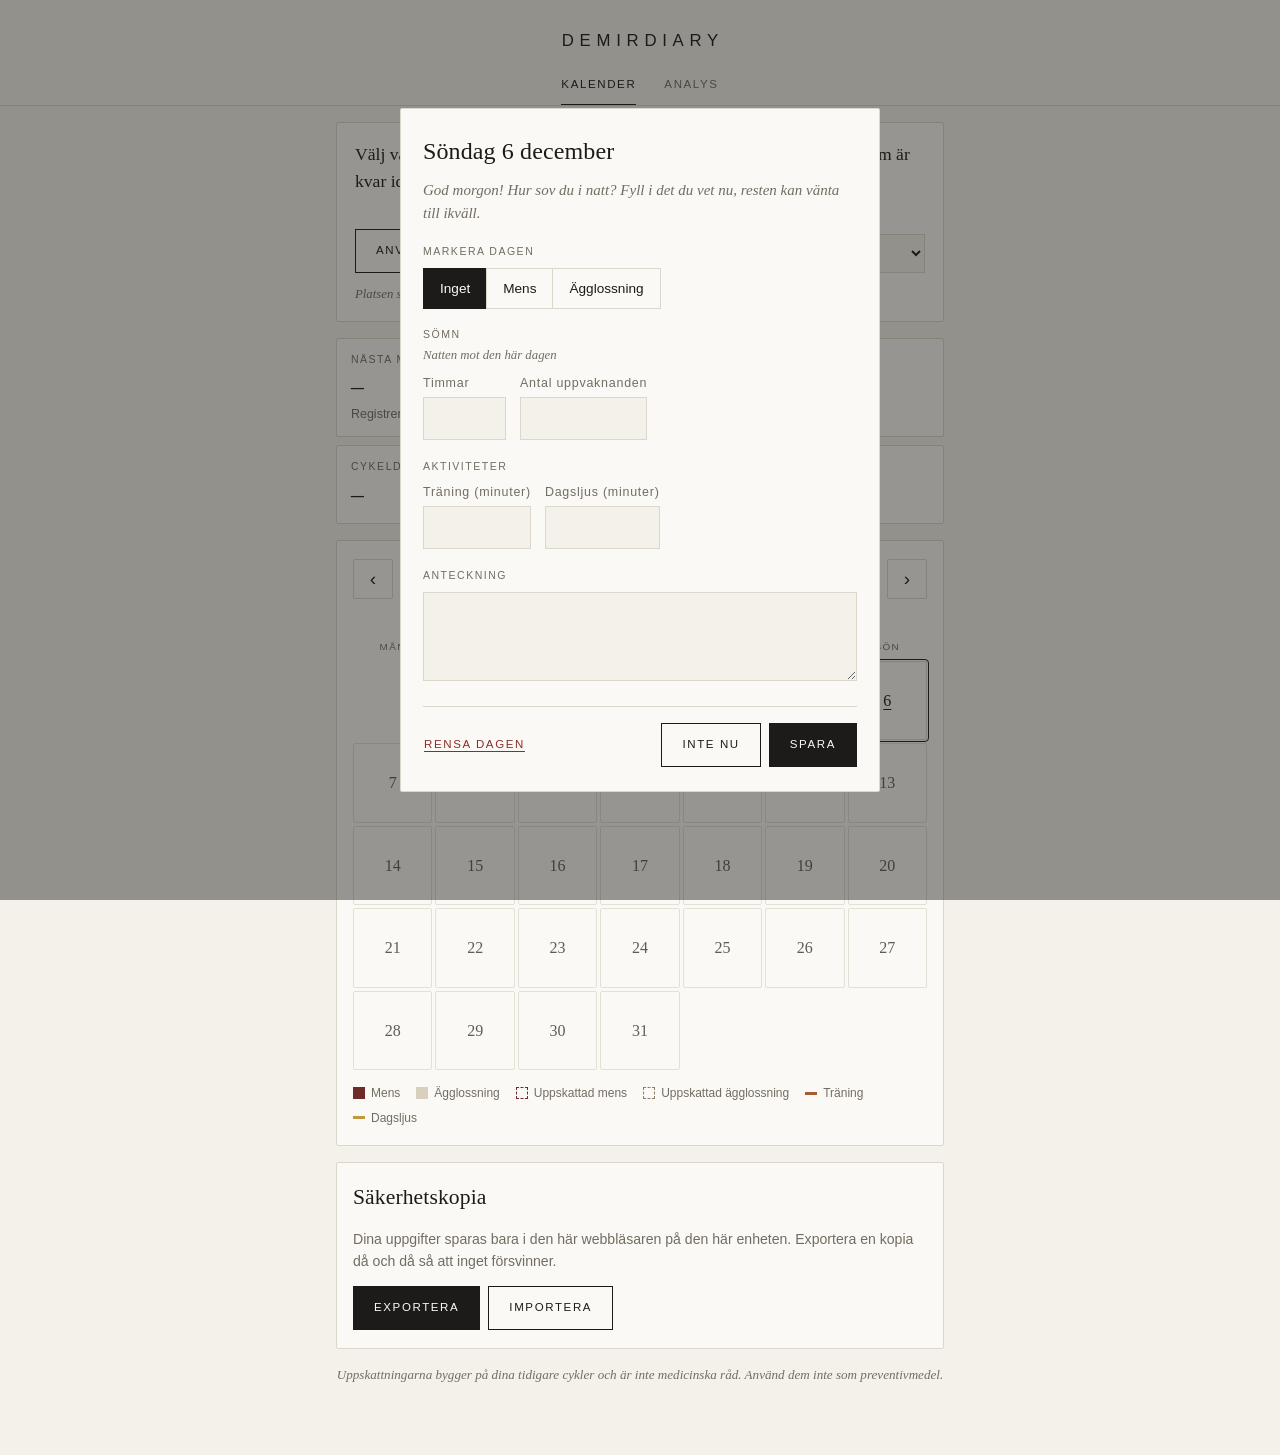
==== commit d4bc651a: "Open the day form automatically and add a weekly summary When the app opens and today has no entry, " ====
--- a/index.html
+++ b/index.html
@@ -14,7 +14,7 @@
   <meta name="mobile-web-app-capable" content="yes">
   <meta name="apple-mobile-web-app-title" content="DemirDiary">
   <meta name="apple-mobile-web-app-status-bar-style" content="default">
-  <link rel="stylesheet" href="style.css?v=14">
+  <link rel="stylesheet" href="style.css?v=15">
 </head>
 <body>
   <header class="app-header">
@@ -26,6 +26,8 @@
   </header>
 
   <main>
+    <div id="week-slot" data-page="kalender"></div>
+
     <section class="today-panel" aria-label="Idag">
       <div class="sun-card" id="sun-card" hidden>
         <p class="sun-label" id="sun-label"></p>
@@ -116,7 +118,8 @@
 
   <dialog id="day-dialog" aria-labelledby="dialog-title">
     <form id="day-form" method="dialog">
-      <h2 id="dialog-title"></h2>
+      <h2 id="dialog-title" tabindex="-1" autofocus></h2>
+      <p class="dialog-intro" id="dialog-intro" hidden></p>
 
       <fieldset>
         <legend>Markera dagen</legend>
@@ -168,9 +171,10 @@
 
   <div class="toast" id="toast" role="status" aria-live="polite"></div>
 
-  <script src="common.js?v=14"></script>
-  <script src="app.js?v=14"></script>
-  <script src="sun.js?v=14"></script>
-  <script src="today.js?v=14"></script>
+  <script src="common.js?v=15"></script>
+  <script src="app.js?v=15"></script>
+  <script src="sun.js?v=15"></script>
+  <script src="today.js?v=15"></script>
+  <script src="weekly.js?v=15"></script>
 </body>
 </html>
--- a/style.css
+++ b/style.css
@@ -295,6 +295,7 @@
   font-weight: 500;
   letter-spacing: var(--tracking);
   text-transform: uppercase;
+  white-space: nowrap;
   cursor: pointer;
 }
 .btn-secondary { background: transparent; color: var(--accent); }
@@ -335,6 +336,8 @@
 dialog form { padding: 24px 22px; display: flex; flex-direction: column; gap: 18px; }
 dialog h2 { font-size: 1.5rem; }
 dialog h2::first-letter { text-transform: uppercase; }
+#dialog-title:focus { outline: none; }
+.dialog-intro { margin: -10px 0 0; font-family: var(--serif); font-style: italic; color: var(--muted); }
 
 fieldset { border: none; padding: 0; margin: 0; }
 legend, .field > span {
@@ -587,3 +590,28 @@
 .streak-dot.act-daylight { background: var(--act-daylight); }
 .streak-dot.today:not(.done) { background: transparent; box-shadow: inset 0 0 0 1px var(--text); }
 .streak-note { margin: 0; font-size: 0.8rem; color: var(--muted); font-family: var(--serif); font-style: italic; }
+
+/* ---------- Veckosammanfattning ---------- */
+
+#week-slot:empty { display: none; }
+#week-slot { margin: 16px 0 0; }
+.week-card {
+  background: var(--surface);
+  border: 1px solid var(--text);
+  border-radius: var(--radius);
+  padding: 18px 18px 14px;
+}
+.week-title { font-size: 1.45rem; line-height: 1.25; }
+.week-stats { margin: 14px 0 0; display: grid; gap: 0; }
+.week-stats > div {
+  display: grid;
+  grid-template-columns: 7.5em 1fr;
+  gap: 8px;
+  padding: 8px 0;
+  border-top: 1px solid var(--grid);
+}
+.week-stats dt { font-size: 0.66rem; color: var(--muted); letter-spacing: var(--tracking); text-transform: uppercase; padding-top: 3px; }
+.week-stats dd { margin: 0; }
+.week-delta { display: block; font-size: 0.78rem; color: var(--muted); }
+.week-note { margin: 12px 0 0; font-family: var(--serif); font-style: italic; }
+.week-close { margin: 10px 0 0; }
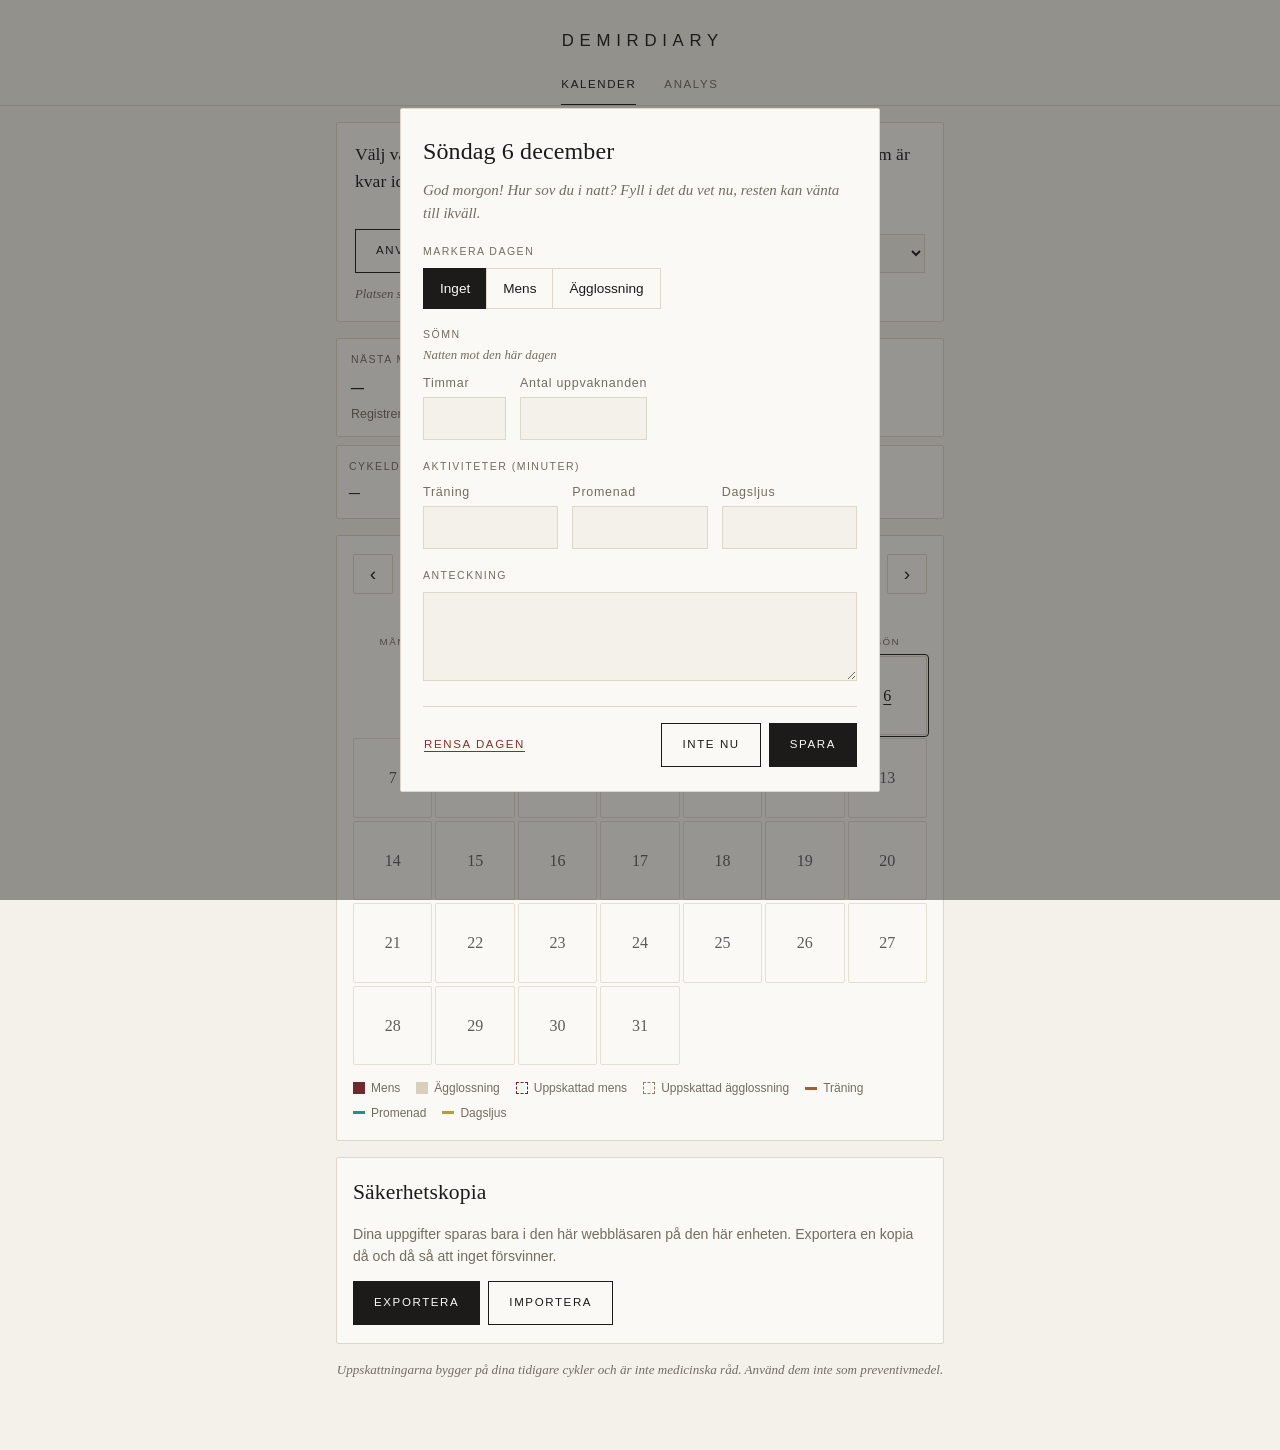
==== commit dc20de23: "Add walks as a third activity A 'Promenad' minutes field joins exercise and daylight in the day form" ====
--- a/index.html
+++ b/index.html
@@ -14,7 +14,7 @@
   <meta name="mobile-web-app-capable" content="yes">
   <meta name="apple-mobile-web-app-title" content="DemirDiary">
   <meta name="apple-mobile-web-app-status-bar-style" content="default">
-  <link rel="stylesheet" href="style.css?v=15">
+  <link rel="stylesheet" href="style.css?v=17">
 </head>
 <body>
   <header class="app-header">
@@ -99,6 +99,7 @@
         <li><span class="swatch predicted"></span>Uppskattad mens</li>
         <li><span class="swatch predicted-ovulation"></span>Uppskattad ägglossning</li>
         <li><span class="swatch act-exercise"></span>Träning</li>
+        <li><span class="swatch act-walk"></span>Promenad</li>
         <li><span class="swatch act-daylight"></span>Dagsljus</li>
       </ul>
     </section>
@@ -142,14 +143,18 @@
       </fieldset>
 
       <fieldset>
-        <legend>Aktiviteter</legend>
-        <div class="field-row">
+        <legend>Aktiviteter (minuter)</legend>
+        <div class="field-row field-row-three">
           <label class="field">
-            <span>Träning (minuter)</span>
+            <span>Träning</span>
             <input type="number" id="exercise" min="0" max="1440" step="1" inputmode="numeric">
           </label>
           <label class="field">
-            <span>Dagsljus (minuter)</span>
+            <span>Promenad</span>
+            <input type="number" id="walk" min="0" max="1440" step="1" inputmode="numeric">
+          </label>
+          <label class="field">
+            <span>Dagsljus</span>
             <input type="number" id="daylight" min="0" max="1440" step="1" inputmode="numeric">
           </label>
         </div>
@@ -171,10 +176,10 @@
 
   <div class="toast" id="toast" role="status" aria-live="polite"></div>
 
-  <script src="common.js?v=15"></script>
-  <script src="app.js?v=15"></script>
-  <script src="sun.js?v=15"></script>
-  <script src="today.js?v=15"></script>
-  <script src="weekly.js?v=15"></script>
+  <script src="common.js?v=17"></script>
+  <script src="app.js?v=17"></script>
+  <script src="sun.js?v=17"></script>
+  <script src="today.js?v=17"></script>
+  <script src="weekly.js?v=17"></script>
 </body>
 </html>
--- a/style.css
+++ b/style.css
@@ -20,6 +20,7 @@
   --series-sleep: #3462a0;
   --act-exercise: #a85a32;
   --act-daylight: #c09a3a;
+  --act-walk: #1d9585;
   --bar-neutral: #cfc6b8;
   --grid: #e8e2d8;
   --axis: #c9c0b2;
@@ -52,6 +53,7 @@
     --series-sleep: #5a86cc;
     --act-exercise: #b84a3e;
     --act-daylight: #b08a2e;
+    --act-walk: #2a9d8c;
     --bar-neutral: #4a443c;
     --grid: #2a2622;
     --axis: #3d3731;
@@ -159,6 +161,9 @@
   margin-top: 4px;
 }
 .stat-sub { font-size: 0.78rem; color: var(--muted); margin-top: 2px; }
+.stat .stat-value { white-space: nowrap; }
+.stat:not(.stat-wide) .stat-value { font-size: 1.35rem; }
+.stat:not(.stat-wide) { padding: 12px 10px 12px 12px; }
 
 /* ---------- Kalender ---------- */
 
@@ -239,6 +244,8 @@
 .day .act-mark { width: 10px; height: 3px; }
 .day .act-mark.act-exercise { background: var(--act-exercise); }
 .day .act-mark.act-daylight { background: var(--act-daylight); }
+.day .act-mark.act-walk { background: var(--act-walk); }
+.day .act-mark { width: 8px; }
 .day .dot {
   position: absolute;
   top: 4px; right: 4px;
@@ -277,7 +284,7 @@
 .swatch.mark-ovulation { background: var(--ovulation); border-color: var(--ovulation); }
 .swatch.predicted { border: 1px dashed var(--predicted); }
 .swatch.predicted-ovulation { border: 1px dashed var(--predicted-ovulation); }
-.swatch.act-exercise, .swatch.act-daylight { height: 3px; width: 12px; }
+.swatch.act-exercise, .swatch.act-daylight, .swatch.act-walk { height: 3px; width: 12px; }
 
 /* ---------- Knappar ---------- */
 
@@ -381,6 +388,8 @@
 .field input:focus, .field textarea:focus, .sun-setup select:focus { outline: none; border-color: var(--text); }
 .field input { max-width: 130px; }
 .field-hint { margin: -4px 0 8px; font-size: 0.8rem; color: var(--muted); font-family: var(--serif); font-style: italic; }
+.field-row-three { display: grid !important; grid-template-columns: repeat(3, 1fr); }
+.field-row-three .field input { max-width: none; }
 .field-row { display: flex; gap: 14px; flex-wrap: wrap; }
 .field-row .field > span { letter-spacing: 0.06em; text-transform: none; font-size: 0.78rem; margin-bottom: 4px; }
 
@@ -498,6 +507,7 @@
 .chart-svg .axis-title-right { text-anchor: end; }
 .chart-svg .act-exercise { fill: var(--act-exercise); }
 .chart-svg .act-daylight { fill: var(--act-daylight); }
+.chart-svg .act-walk { fill: var(--act-walk); }
 .chart-svg .bar-unknown { fill: var(--bar-neutral); }
 .chart-svg .line { fill: none; stroke-width: 1.75; stroke-linejoin: round; stroke-linecap: round; }
 .chart-svg .line.series-sleep { stroke: var(--series-sleep); }
@@ -515,6 +525,7 @@
 .rect-key { display: inline-block; width: 10px; height: 10px; flex: none; }
 .rect-key.act-exercise { background: var(--act-exercise); }
 .rect-key.act-daylight { background: var(--act-daylight); }
+.rect-key.act-walk { background: var(--act-walk); }
 .chart-card h2 .swatch { border-color: transparent; }
 
 .tooltip {
@@ -543,9 +554,10 @@
 .chart-legend { margin: 0 0 16px; padding: 0 4px; }
 .swatch.band-period { background: var(--band-period); border-color: transparent; }
 .swatch.band-ovulation { background: var(--band-ovulation); border-color: transparent; }
-.chart-key .swatch.act-exercise, .chart-key .swatch.act-daylight { height: 12px; }
+.chart-key .swatch.act-exercise, .chart-key .swatch.act-daylight, .chart-key .swatch.act-walk { height: 12px; }
 .swatch.act-exercise { background: var(--act-exercise); border-color: transparent; }
 .swatch.act-daylight { background: var(--act-daylight); border-color: transparent; }
+.swatch.act-walk { background: var(--act-walk); border-color: transparent; }
 .chart-key { margin: 6px 0 10px; padding: 0 4px; }
 .chart-key .line-key { margin: 6px 0; }
 
@@ -574,7 +586,11 @@
 
 .streak-section { margin: 20px 0 8px; display: flex; flex-direction: column; gap: 8px; }
 .streak-section h2 { padding: 0 4px; }
-.streaks { display: grid; grid-template-columns: 1fr 1fr; gap: 8px; }
+.streaks { display: grid; grid-template-columns: repeat(3, 1fr); gap: 8px; }
+.streak .stat-label { letter-spacing: 0.06em; }
+.streak .stat-value { font-size: 1.35rem; white-space: nowrap; }
+.streak { padding: 12px 10px 12px 12px; }
+.streak .stat-sub { font-size: 0.74rem; }
 .streak {
   background: var(--surface);
   border: 1px solid var(--border);
@@ -584,10 +600,11 @@
   flex-direction: column;
 }
 .streak.at-risk { border-color: var(--text); }
-.streak-dots { display: flex; gap: 4px; margin-top: 10px; }
-.streak-dot { width: 12px; height: 12px; background: var(--grid); }
+.streak-dots { display: flex; gap: 3px; margin-top: 10px; }
+.streak-dot { flex: 1; max-width: 12px; aspect-ratio: 1; background: var(--grid); }
 .streak-dot.act-exercise { background: var(--act-exercise); }
 .streak-dot.act-daylight { background: var(--act-daylight); }
+.streak-dot.act-walk { background: var(--act-walk); }
 .streak-dot.today:not(.done) { background: transparent; box-shadow: inset 0 0 0 1px var(--text); }
 .streak-note { margin: 0; font-size: 0.8rem; color: var(--muted); font-family: var(--serif); font-style: italic; }
 
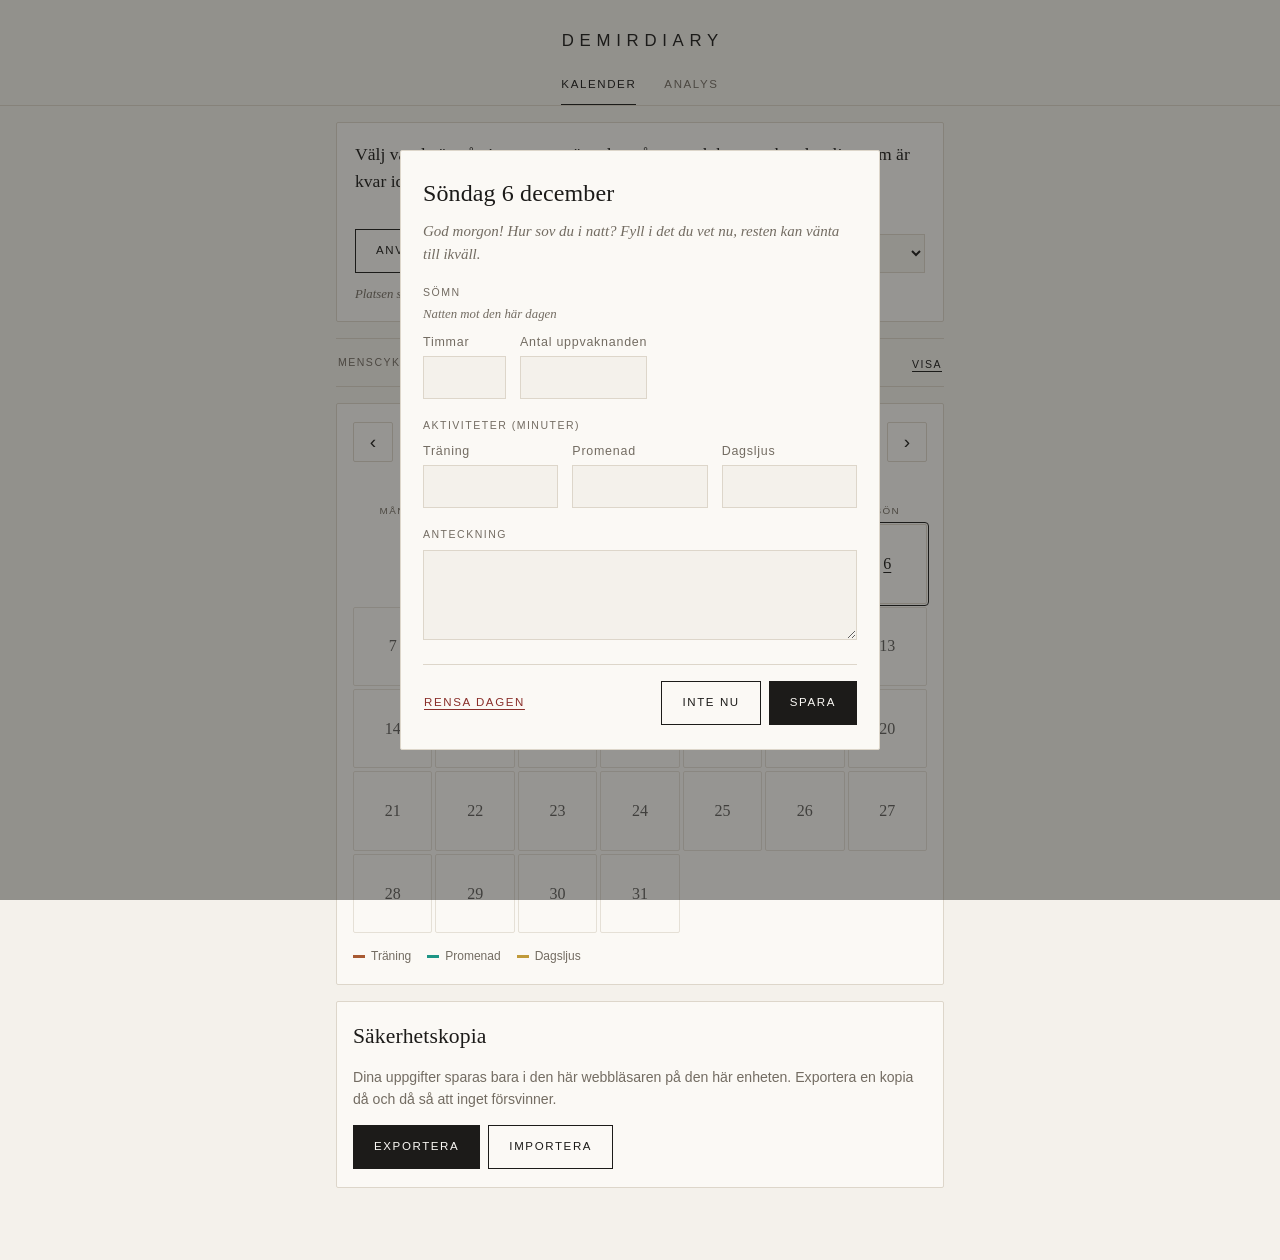
==== commit 840c2d24: "Hide the menstrual cycle on the calendar page until expanded A 'Menscykel' row replaces the cycle ov" ====
--- a/index.html
+++ b/index.html
@@ -8,13 +8,13 @@
   <title>DemirDiary</title>
   <meta name="description" content="Personlig dagbok för menscykel, ägglossning och mående.">
   <link rel="manifest" href="manifest.webmanifest">
-  <link rel="icon" href="icons/icon.svg" type="image/svg+xml">
-  <link rel="apple-touch-icon" href="icons/apple-touch-icon.png">
+  <link rel="icon" href="icons/icon.svg?v=20" type="image/svg+xml">
+  <link rel="apple-touch-icon" href="icons/apple-touch-icon.png?v=20">
   <meta name="apple-mobile-web-app-capable" content="yes">
   <meta name="mobile-web-app-capable" content="yes">
   <meta name="apple-mobile-web-app-title" content="DemirDiary">
   <meta name="apple-mobile-web-app-status-bar-style" content="default">
-  <link rel="stylesheet" href="style.css?v=17">
+  <link rel="stylesheet" href="style.css?v=20">
 </head>
 <body>
   <header class="app-header">
@@ -55,30 +55,36 @@
 
     </section>
 
-    <section class="stats" aria-label="Översikt över cykeln">
-      <div class="stat stat-wide">
-        <span class="stat-label">Nästa mens</span>
-        <span class="stat-value" id="stat-next">–</span>
-        <span class="stat-sub" id="stat-next-sub"></span>
-      </div>
-      <div class="stat stat-wide">
-        <span class="stat-label">Nästa ägglossning</span>
-        <span class="stat-value" id="stat-ovulation">–</span>
-        <span class="stat-sub" id="stat-ovulation-sub"></span>
-      </div>
-      <div class="stat">
-        <span class="stat-label">Cykeldag</span>
-        <span class="stat-value" id="stat-cycle-day">–</span>
-      </div>
-      <div class="stat">
-        <span class="stat-label">Snittcykel</span>
-        <span class="stat-value" id="stat-avg-cycle">–</span>
-      </div>
-      <div class="stat">
-        <span class="stat-label">Snittmens</span>
-        <span class="stat-value" id="stat-avg-period">–</span>
-      </div>
-    </section>
+    <details class="cycle-panel" id="cycle-panel">
+      <summary>
+        <span class="cycle-panel-title">Menscykel</span>
+        <span class="cycle-panel-action" aria-hidden="true"></span>
+      </summary>
+      <section class="stats" aria-label="Översikt över cykeln">
+        <div class="stat stat-wide">
+          <span class="stat-label">Nästa mens</span>
+          <span class="stat-value" id="stat-next">–</span>
+          <span class="stat-sub" id="stat-next-sub"></span>
+        </div>
+        <div class="stat stat-wide">
+          <span class="stat-label">Nästa ägglossning</span>
+          <span class="stat-value" id="stat-ovulation">–</span>
+          <span class="stat-sub" id="stat-ovulation-sub"></span>
+        </div>
+        <div class="stat">
+          <span class="stat-label">Cykeldag</span>
+          <span class="stat-value" id="stat-cycle-day">–</span>
+        </div>
+        <div class="stat">
+          <span class="stat-label">Snittcykel</span>
+          <span class="stat-value" id="stat-avg-cycle">–</span>
+        </div>
+        <div class="stat">
+          <span class="stat-label">Snittmens</span>
+          <span class="stat-value" id="stat-avg-period">–</span>
+        </div>
+      </section>
+    </details>
 
     <section class="calendar" aria-label="Kalender">
       <div class="calendar-nav">
@@ -94,10 +100,10 @@
       <div class="days" id="days"></div>
 
       <ul class="legend">
-        <li><span class="swatch mark-period"></span>Mens</li>
-        <li><span class="swatch mark-ovulation"></span>Ägglossning</li>
-        <li><span class="swatch predicted"></span>Uppskattad mens</li>
-        <li><span class="swatch predicted-ovulation"></span>Uppskattad ägglossning</li>
+        <li class="cycle-item"><span class="swatch mark-period"></span>Mens</li>
+        <li class="cycle-item"><span class="swatch mark-ovulation"></span>Ägglossning</li>
+        <li class="cycle-item"><span class="swatch predicted"></span>Uppskattad mens</li>
+        <li class="cycle-item"><span class="swatch predicted-ovulation"></span>Uppskattad ägglossning</li>
         <li><span class="swatch act-exercise"></span>Träning</li>
         <li><span class="swatch act-walk"></span>Promenad</li>
         <li><span class="swatch act-daylight"></span>Dagsljus</li>
@@ -122,7 +128,7 @@
       <h2 id="dialog-title" tabindex="-1" autofocus></h2>
       <p class="dialog-intro" id="dialog-intro" hidden></p>
 
-      <fieldset>
+      <fieldset class="cycle-field">
         <legend>Markera dagen</legend>
         <div class="segmented" id="mark-options"></div>
       </fieldset>
@@ -176,10 +182,10 @@
 
   <div class="toast" id="toast" role="status" aria-live="polite"></div>
 
-  <script src="common.js?v=17"></script>
-  <script src="app.js?v=17"></script>
-  <script src="sun.js?v=17"></script>
-  <script src="today.js?v=17"></script>
-  <script src="weekly.js?v=17"></script>
+  <script src="common.js?v=20"></script>
+  <script src="app.js?v=20"></script>
+  <script src="sun.js?v=20"></script>
+  <script src="today.js?v=20"></script>
+  <script src="weekly.js?v=20"></script>
 </body>
 </html>
--- a/style.css
+++ b/style.css
@@ -632,3 +632,38 @@
 .week-delta { display: block; font-size: 0.78rem; color: var(--muted); }
 .week-note { margin: 12px 0 0; font-family: var(--serif); font-style: italic; }
 .week-close { margin: 10px 0 0; }
+
+/* ---------- Menscykel som kan fällas ut ---------- */
+
+.cycle-panel { margin: 16px 0; }
+.cycle-panel > summary {
+  list-style: none;
+  display: flex;
+  justify-content: space-between;
+  align-items: center;
+  padding: 12px 2px;
+  border-top: 1px solid var(--border);
+  border-bottom: 1px solid var(--border);
+  cursor: pointer;
+}
+.cycle-panel > summary::-webkit-details-marker { display: none; }
+.cycle-panel > summary:focus-visible { outline: 1px solid var(--text); outline-offset: 2px; }
+.cycle-panel-title, .cycle-panel-action::after {
+  font-size: 0.66rem;
+  letter-spacing: var(--tracking);
+  text-transform: uppercase;
+}
+.cycle-panel-title { color: var(--muted); }
+.cycle-panel-action::after {
+  content: 'Visa';
+  color: var(--text);
+  text-decoration: underline;
+  text-underline-offset: 3px;
+}
+.cycle-panel[open] .cycle-panel-action::after { content: 'Dölj'; }
+.cycle-panel[open] > summary { border-bottom-color: transparent; }
+.cycle-panel .stats { margin: 4px 0 0; }
+
+.cycle-hidden .cycle-item,
+.cycle-hidden .cycle-field,
+.cycle-hidden .disclaimer { display: none; }
